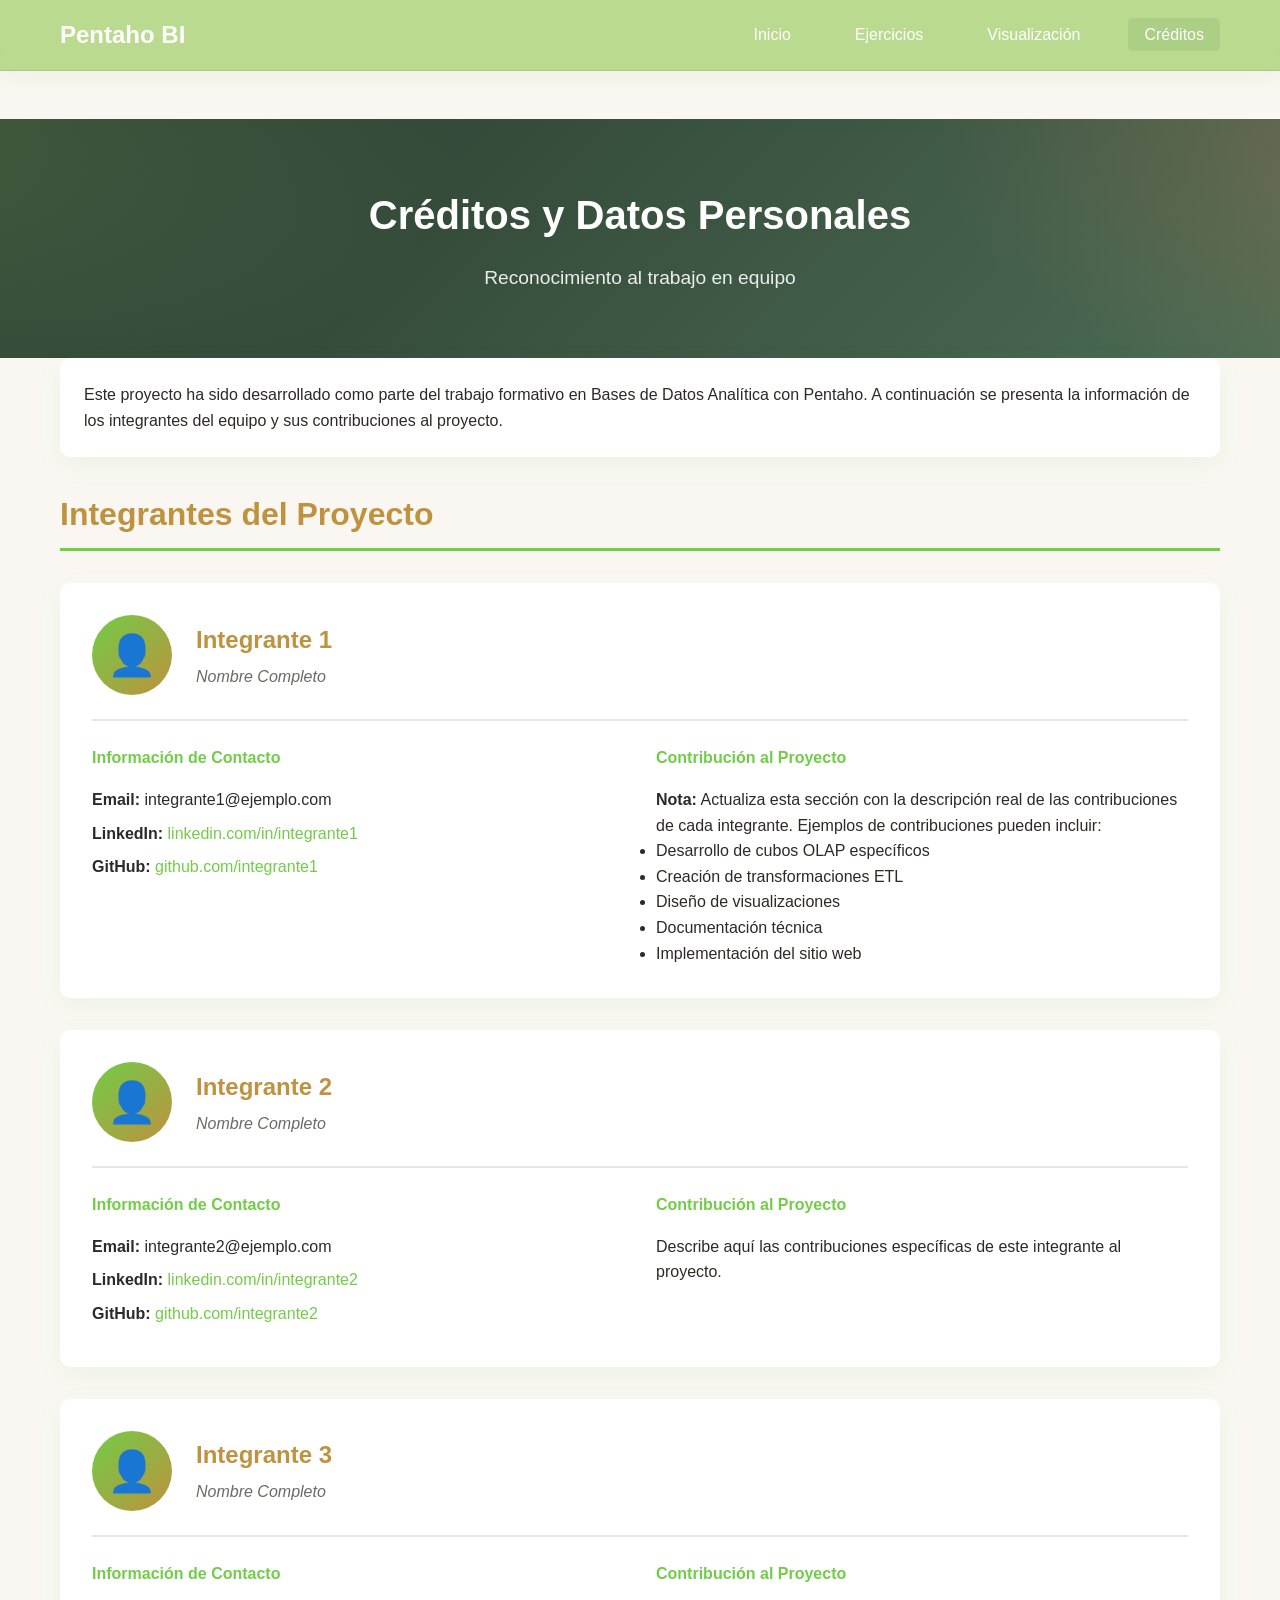
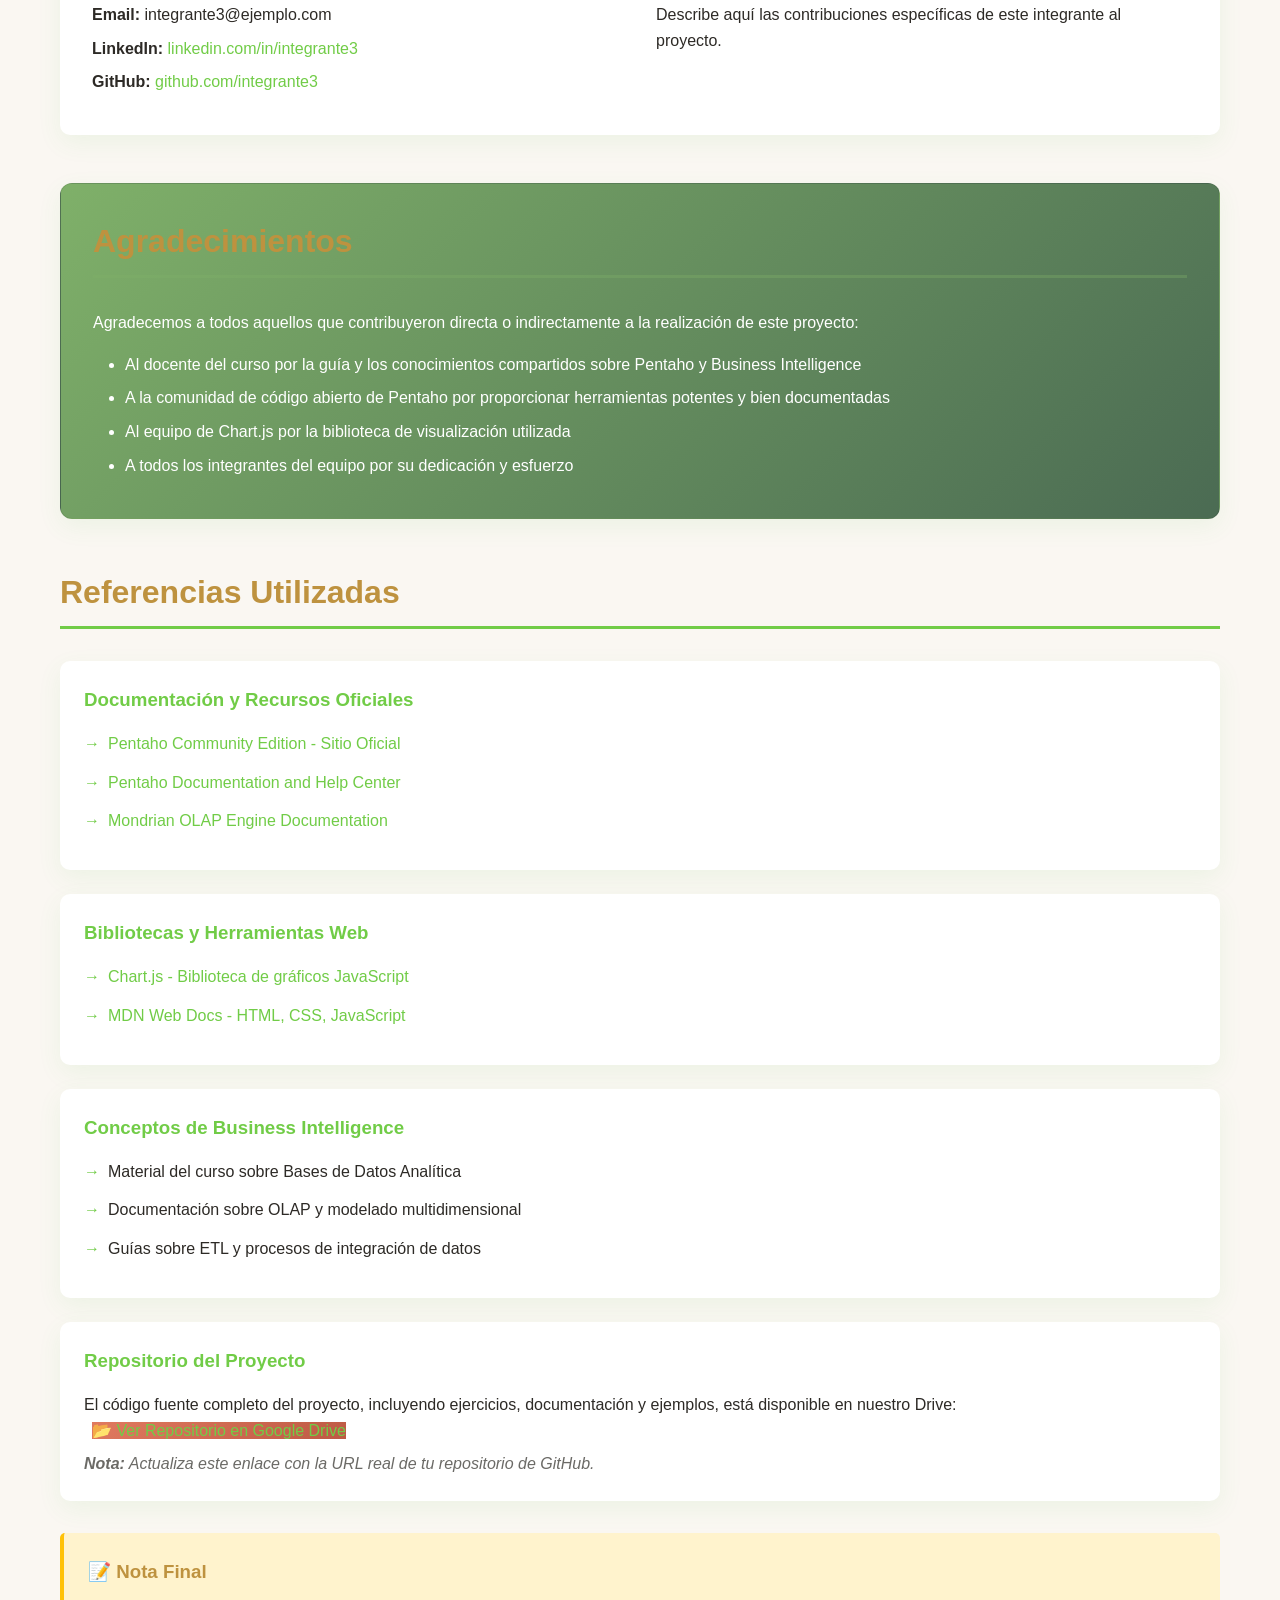
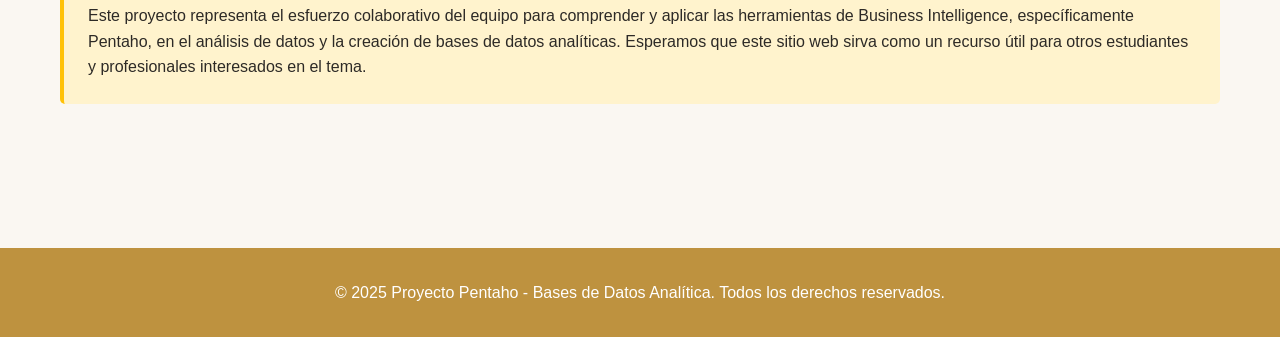
==== creditos.html @ 8a13ff69 "first commit" ====
<!DOCTYPE html>
<html lang="es">
<head>
    <meta charset="UTF-8">
    <meta name="viewport" content="width=device-width, initial-scale=1.0">
    <title>Créditos - Pentaho</title>
    <link rel="stylesheet" href="styles.css">
</head>
<body>
    <nav class="navbar">
        <div class="container">
            <h1 class="logo">Pentaho BI</h1>
            <ul class="nav-menu">
                <li><a href="index.html">Inicio</a></li>
                <li><a href="ejercicios.html">Ejercicios</a></li>
                <li><a href="visualizacion.html">Visualización</a></li>
                <li><a href="creditos.html" class="active">Créditos</a></li>
            </ul>
        </div>
    </nav>

    <main class="main-content">
        <section class="hero">
            <div class="container">
                <h1>Créditos y Datos Personales</h1>
                <p class="subtitle">Reconocimiento al trabajo en equipo</p>
            </div>
        </section>

        <section class="content-section">
            <div class="container">
                <div class="intro-text">
                    <p>
                        Este proyecto ha sido desarrollado como parte del trabajo formativo en Bases de Datos Analítica 
                        con Pentaho. A continuación se presenta la información de los integrantes del equipo y sus 
                        contribuciones al proyecto.
                    </p>
                </div>

                <div class="team-section">
                    <h2>Integrantes del Proyecto</h2>
                    
                    <div class="member-card">
                        <div class="member-header">
                            <div class="member-avatar">
                                <span>👤</span>
                            </div>
                            <div class="member-info">
                                <h3>Integrante 1</h3>
                                <p class="member-role">Nombre Completo</p>
                            </div>
                        </div>
                        <div class="member-content">
                            <div class="member-contact">
                                <h4>Información de Contacto</h4>
                                <ul>
                                    <li><strong>Email:</strong> integrante1@ejemplo.com</li>
                                    <li><strong>LinkedIn:</strong> <a href="#" target="_blank">linkedin.com/in/integrante1</a></li>
                                    <li><strong>GitHub:</strong> <a href="#" target="_blank">github.com/integrante1</a></li>
                                </ul>
                            </div>
                            <div class="member-contribution">
                                <h4>Contribución al Proyecto</h4>
                                <p>
                                    <strong>Nota:</strong> Actualiza esta sección con la descripción real de las contribuciones 
                                    de cada integrante. Ejemplos de contribuciones pueden incluir:
                                </p>
                                <ul>
                                    <li>Desarrollo de cubos OLAP específicos</li>
                                    <li>Creación de transformaciones ETL</li>
                                    <li>Diseño de visualizaciones</li>
                                    <li>Documentación técnica</li>
                                    <li>Implementación del sitio web</li>
                                </ul>
                            </div>
                        </div>
                    </div>

                    <div class="member-card">
                        <div class="member-header">
                            <div class="member-avatar">
                                <span>👤</span>
                            </div>
                            <div class="member-info">
                                <h3>Integrante 2</h3>
                                <p class="member-role">Nombre Completo</p>
                            </div>
                        </div>
                        <div class="member-content">
                            <div class="member-contact">
                                <h4>Información de Contacto</h4>
                                <ul>
                                    <li><strong>Email:</strong> integrante2@ejemplo.com</li>
                                    <li><strong>LinkedIn:</strong> <a href="#" target="_blank">linkedin.com/in/integrante2</a></li>
                                    <li><strong>GitHub:</strong> <a href="#" target="_blank">github.com/integrante2</a></li>
                                </ul>
                            </div>
                            <div class="member-contribution">
                                <h4>Contribución al Proyecto</h4>
                                <p>
                                    Describe aquí las contribuciones específicas de este integrante al proyecto.
                                </p>
                            </div>
                        </div>
                    </div>

                    <div class="member-card">
                        <div class="member-header">
                            <div class="member-avatar">
                                <span>👤</span>
                            </div>
                            <div class="member-info">
                                <h3>Integrante 3</h3>
                                <p class="member-role">Nombre Completo</p>
                            </div>
                        </div>
                        <div class="member-content">
                            <div class="member-contact">
                                <h4>Información de Contacto</h4>
                                <ul>
                                    <li><strong>Email:</strong> integrante3@ejemplo.com</li>
                                    <li><strong>LinkedIn:</strong> <a href="#" target="_blank">linkedin.com/in/integrante3</a></li>
                                    <li><strong>GitHub:</strong> <a href="#" target="_blank">github.com/integrante3</a></li>
                                </ul>
                            </div>
                            <div class="member-contribution">
                                <h4>Contribución al Proyecto</h4>
                                <p>
                                    Describe aquí las contribuciones específicas de este integrante al proyecto.
                                </p>
                            </div>
                        </div>
                    </div>

                    <!-- Agregar más integrantes según sea necesario -->
                </div>

                <div class="info-card highlight">
                    <h2>Agradecimientos</h2>
                    <p>
                        Agradecemos a todos aquellos que contribuyeron directa o indirectamente a la realización de este proyecto:
                    </p>
                    <ul>
                        <li>Al docente del curso por la guía y los conocimientos compartidos sobre Pentaho y Business Intelligence</li>
                        <li>A la comunidad de código abierto de Pentaho por proporcionar herramientas potentes y bien documentadas</li>
                        <li>Al equipo de Chart.js por la biblioteca de visualización utilizada</li>
                        <li>A todos los integrantes del equipo por su dedicación y esfuerzo</li>
                    </ul>
                </div>

                <div class="references-section">
                    <h2>Referencias Utilizadas</h2>
                    
                    <div class="reference-card">
                        <h3>Documentación y Recursos Oficiales</h3>
                        <ul>
                            <li>
                                <a href="https://pentaho.sourceforge.io/" target="_blank">
                                    Pentaho Community Edition - Sitio Oficial
                                </a>
                            </li>
                            <li>
                                <a href="https://help.pentaho.com/" target="_blank">
                                    Pentaho Documentation and Help Center
                                </a>
                            </li>
                            <li>
                                <a href="https://mondrian.pentaho.com/" target="_blank">
                                    Mondrian OLAP Engine Documentation
                                </a>
                            </li>
                        </ul>
                    </div>

                    <div class="reference-card">
                        <h3>Bibliotecas y Herramientas Web</h3>
                        <ul>
                            <li>
                                <a href="https://www.chartjs.org/" target="_blank">
                                    Chart.js - Biblioteca de gráficos JavaScript
                                </a>
                            </li>
                            <li>
                                <a href="https://developer.mozilla.org/es/docs/Web/HTML" target="_blank">
                                    MDN Web Docs - HTML, CSS, JavaScript
                                </a>
                            </li>
                        </ul>
                    </div>

                    <div class="reference-card">
                        <h3>Conceptos de Business Intelligence</h3>
                        <ul>
                            <li>Material del curso sobre Bases de Datos Analítica</li>
                            <li>Documentación sobre OLAP y modelado multidimensional</li>
                            <li>Guías sobre ETL y procesos de integración de datos</li>
                        </ul>
                    </div>

                    <div class="reference-card">
                        <h3>Repositorio del Proyecto</h3>
                        <p>
                            El código fuente completo del proyecto, incluyendo ejercicios, documentación y ejemplos, 
                            está disponible en nuestro Drive:
                        </p>
                        <a href="#" class="drive-btn large" target="_blank">
                            <span>📂 Ver Repositorio en Google Drive</span>
                        </a>
                        <p class="github-note">
                            <strong>Nota:</strong> Actualiza este enlace con la URL real de tu repositorio de GitHub.
                        </p>
                    </div>
                </div>

                <div class="info-box">
                    <h3>📝 Nota Final</h3>
                    <p>
                        Este proyecto representa el esfuerzo colaborativo del equipo para comprender y aplicar las 
                        herramientas de Business Intelligence, específicamente Pentaho, en el análisis de datos y la 
                        creación de bases de datos analíticas. Esperamos que este sitio web sirva como un recurso útil 
                        para otros estudiantes y profesionales interesados en el tema.
                    </p>
                </div>
            </div>
        </section>
    </main>

    <footer class="footer">
        <div class="container">
            <p>&copy; 2025 Proyecto Pentaho - Bases de Datos Analítica. Todos los derechos reservados.</p>
        </div>
    </footer>

    <script src="script.js"></script>
</body>
</html>
---- styles.css ----
/* Reset y Variables */
* {
    margin: 0;
    padding: 0;
    box-sizing: border-box;
}

:root {
    /* Paleta natural/terrosa */
    --primary-color: #be923f; /* verde profundo */
    --secondary-color: #71cc47; /* salvia */
    --accent-color: #e07a5f; /* terracota */
    --success-color: #6a994e; /* verde bosque */
    --text-color: #2d2a26; /* café oscuro */
    --text-light: #6b6a66; /* gris cálido */
    --bg-color: #faf7f2; /* marfil cálido */
    --white: #ffffff;
    --border-color: rgba(42, 59, 46, 0.12);
    --shadow: 0 8px 24px rgba(73, 189, 73, 0.08);
    --shadow-hover: 0 12px 28px rgba(20, 30, 20, 0.12);
    --transition: all 0.3s ease;
}

/* Estilos Generales */
body {
    font-family: 'Segoe UI', Tahoma, Geneva, Verdana, sans-serif;
    line-height: 1.6;
    color: var(--text-color);
    background-color: var(--bg-color);
    /* Fondo orgánico con gradientes radiales sutiles */
    background-image:
        radial-gradient(1200px 500px at -10% -20%, rgba(101, 224, 43, 0.1), transparent 60%),
        radial-gradient(900px 400px at 110% -10%, rgba(224, 122, 95, 0.08), transparent 60%),
        radial-gradient(1000px 500px at 50% 120%, rgba(42, 59, 46, 0.06), transparent 60%);
}

.container {
   
    max-width: 1200px;
    margin: 0 auto;
    padding: 0 20px;
}

/* Navegación */
.navbar {
    background-color: rgba(171, 211, 119, 0.8);
    -webkit-backdrop-filter: saturate(120%) blur(10px);
    backdrop-filter: saturate(120%) blur(10px);
    color: var(--white);
    padding: 1rem 0;
    box-shadow: var(--shadow);
    position: sticky;
    top: 0;
    z-index: 1000;
    border-bottom: 1px solid var(--border-color);
}

.navbar .container {
    display: flex;
    justify-content: space-between;
    align-items: center;
}

.logo {
    font-size: 1.5rem;
    font-weight: bold;
    color: var(--white);
}

.nav-menu {
    display: flex;
    list-style: none;
    gap: 2rem;
}

.nav-menu a {
    color: var(--white);
    text-decoration: none;
    padding: 0.5rem 1rem;
    border-radius: 5px;
    transition: var(--transition);
}

.nav-menu a:hover,
.nav-menu a.active {
    background-color: rgba(127, 176, 105, 0.25);
}

/* Hero Section */
.hero {
    background:
        radial-gradient(1200px 600px at -20% 0%, rgba(127, 176, 105, 0.35), transparent 60%),
        radial-gradient(1000px 500px at 120% 10%, rgba(224, 122, 95, 0.30), transparent 60%),
        linear-gradient(135deg, #2a3b2e 0%, #4b6b53 100%);
    color: var(--white);
    padding: 4rem 0;
    text-align: center;
}

.hero h1 {
    font-size: 2.5rem;
    margin-bottom: 1rem;
}

.subtitle {
    font-size: 1.2rem;
    opacity: 0.9;
}

/* Contenido Principal */
.main-content {
    min-height: calc(100vh - 200px);
    padding: 3rem 0;
}

.content-section {
    margin-bottom: 3rem;
}

.content-section h2 {
    color: var(--primary-color);
    margin-bottom: 2rem;
    font-size: 2rem;
    border-bottom: 3px solid rgba(127, 176, 105, 0.35);
    padding-bottom: 0.5rem;
}

/* Tarjetas de Información */
.info-card {
    background: var(--white);
    border-radius: 12px;
    padding: 2rem;
    margin-bottom: 2rem;
    box-shadow: var(--shadow);
    transition: var(--transition);
    border: 1px solid var(--border-color);
}

.info-card:hover {
    box-shadow: var(--shadow-hover);
    transform: translateY(-2px);
}

.info-card h3 {
    color: var(--secondary-color);
    margin-bottom: 1rem;
    font-size: 1.5rem;
}

.info-card h4 {
    color: var(--primary-color);
    margin-top: 1.5rem;
    margin-bottom: 0.5rem;
    font-size: 1.2rem;
}

.info-card ul,
.info-card ol {
    margin-left: 2rem;
    margin-top: 1rem;
}

.info-card li {
    margin-bottom: 0.5rem;
}

.info-card.highlight {
    background: linear-gradient(135deg, #7fb069 0%, #4b6b53 100%);
    color: var(--white);
}

.info-card.highlight h3,
.info-card.highlight h4 {
    color: var(--white);
}

/* Tarjetas de Ejercicios */
.exercise-card {
    background: var(--white);
    border-radius: 12px;
    padding: 2rem;
    margin-bottom: 2rem;
    box-shadow: var(--shadow);
    transition: var(--transition);
    border: 1px solid var(--border-color);
}

.exercise-card:hover {
    box-shadow: var(--shadow-hover);
}

.exercise-header {
    display: flex;
    justify-content: space-between;
    align-items: center;
    margin-bottom: 1.5rem;
    padding-bottom: 1rem;
    border-bottom: 2px solid var(--border-color);
}

.exercise-header h2 {
    color: var(--primary-color);
    font-size: 1.5rem;
    margin: 0;
    border: none;
    padding: 0;
}

.badge {
    background-color: var(--secondary-color);
    color: var(--white);
    padding: 0.3rem 1rem;
    border-radius: 999px;
    font-size: 0.85rem;
    font-weight: bold;
}

.exercise-content h3 {
    color: var(--secondary-color);
    margin-top: 1.5rem;
    margin-bottom: 0.5rem;
}

/* Botones GitHub */
.github-btn {
    display: inline-block;
    background: linear-gradient(135deg, #2a3b2e, #4b6b53);
    color: var(--white);
    padding: 0.8rem 1.5rem;
    border-radius: 8px;
    text-decoration: none;
    transition: var(--transition);
    margin-top: 1rem;
    font-weight: bold;
    border: 1px solid rgba(255,255,255,0.08);
}

.github-btn:hover {
    background: linear-gradient(135deg, #4b6b53, #7fb069);
    transform: translateY(-2px);
    box-shadow: var(--shadow);
}

.github-btn.large {
    padding: 1rem 2rem;
    font-size: 1.1rem;
}

.github-note {
    margin-top: 0.5rem;
    font-style: italic;
    color: var(--text-light);
}

/* Botón Drive */
.drive-btn {
    background: linear-gradient(135deg, #e07a5f, #be5a44);
    margin-left: 0.5rem;
}

.drive-btn:hover {
    background: linear-gradient(135deg, #be5a44, #e07a5f);
}

/* Sección de Gráficos */
.chart-section {
    background: var(--white);
    border-radius: 12px;
    padding: 2rem;
    margin-bottom: 3rem;
    box-shadow: var(--shadow);
    border: 1px solid var(--border-color);
}

.chart-header {
    margin-bottom: 1.5rem;
}

.chart-header h2 {
    color: var(--primary-color);
    margin-bottom: 0.5rem;
    border: none;
    padding: 0;
    font-size: 1.5rem;
}

.chart-description {
    color: var(--text-light);
    font-style: italic;
}

.chart-container {
    position: relative;
    height: 400px;
    margin: 2rem 0;
    padding: 1rem;
}

.code-explanation {
    margin-top: 2rem;
    padding-top: 2rem;
    border-top: 2px solid var(--border-color);
}

.code-explanation h3 {
    color: var(--primary-color);
    margin-bottom: 1rem;
}

.code-block {
    margin-top: 1rem;
}

.code-block summary {
    cursor: pointer;
    padding: 0.5rem;
    background-color: var(--bg-color);
    border-radius: 5px;
    font-weight: bold;
    color: var(--secondary-color);
}

.code-block pre {
    background-color: #2d2d2d;
    color: #f8f8f2;
    padding: 1rem;
    border-radius: 5px;
    overflow-x: auto;
    margin-top: 0.5rem;
}

.code-block code {
    font-family: 'Courier New', monospace;
    font-size: 0.9rem;
    line-height: 1.5;
}

/* Sección de Créditos */
.intro-text {
    background: var(--white);
    padding: 1.5rem;
    border-radius: 10px;
    margin-bottom: 2rem;
    box-shadow: var(--shadow);
}

.team-section {
    margin-bottom: 3rem;
}

.team-section h2 {
    color: var(--primary-color);
    margin-bottom: 2rem;
    font-size: 2rem;
    border-bottom: 3px solid var(--secondary-color);
    padding-bottom: 0.5rem;
}

.member-card {
    background: var(--white);
    border-radius: 10px;
    padding: 2rem;
    margin-bottom: 2rem;
    box-shadow: var(--shadow);
    transition: var(--transition);
}

.member-card:hover {
    box-shadow: var(--shadow-hover);
}

.member-header {
    display: flex;
    align-items: center;
    gap: 1.5rem;
    margin-bottom: 1.5rem;
    padding-bottom: 1.5rem;
    border-bottom: 2px solid var(--border-color);
}

.member-avatar {
    width: 80px;
    height: 80px;
    border-radius: 50%;
    background: linear-gradient(135deg, var(--secondary-color), var(--primary-color));
    display: flex;
    align-items: center;
    justify-content: center;
    font-size: 2.5rem;
}

.member-info h3 {
    color: var(--primary-color);
    margin-bottom: 0.3rem;
    font-size: 1.5rem;
}

.member-role {
    color: var(--text-light);
    font-style: italic;
}

.member-content {
    display: grid;
    grid-template-columns: 1fr 1fr;
    gap: 2rem;
}

.member-contact h4,
.member-contribution h4 {
    color: var(--secondary-color);
    margin-bottom: 1rem;
}

.member-contact ul {
    list-style: none;
    margin-left: 0;
}

.member-contact li {
    margin-bottom: 0.5rem;
}

.member-contact a {
    color: var(--secondary-color);
    text-decoration: none;
}

.member-contact a:hover {
    text-decoration: underline;
}

/* Referencias */
.references-section {
    margin-top: 3rem;
}

.references-section h2 {
    color: var(--primary-color);
    margin-bottom: 2rem;
    font-size: 2rem;
    border-bottom: 3px solid var(--secondary-color);
    padding-bottom: 0.5rem;
}

.reference-card {
    background: var(--white);
    border-radius: 10px;
    padding: 1.5rem;
    margin-bottom: 1.5rem;
    box-shadow: var(--shadow);
}

.reference-card h3 {
    color: var(--secondary-color);
    margin-bottom: 1rem;
}

.reference-card ul {
    list-style: none;
    margin-left: 0;
}

.reference-card li {
    margin-bottom: 0.8rem;
    padding-left: 1.5rem;
    position: relative;
}

.reference-card li:before {
    content: "→";
    position: absolute;
    left: 0;
    color: var(--secondary-color);
}

.reference-card a {
    color: var(--secondary-color);
    text-decoration: none;
}

.reference-card a:hover {
    text-decoration: underline;
}

.info-box {
    background: #fff3cd;
    border-left: 4px solid #ffc107;
    padding: 1.5rem;
    border-radius: 5px;
    margin: 2rem 0;
}

.info-box h3 {
    color: var(--primary-color);
    margin-bottom: 1rem;
}

.info-box ol,
.info-box ul {
    margin-left: 2rem;
    margin-top: 0.5rem;
}

/* Footer */
.footer {
    background-color: var(--primary-color);
    color: var(--white);
    text-align: center;
    padding: 2rem 0;
    margin-top: 3rem;
}

/* Responsive Design */
@media (max-width: 768px) {
    .nav-menu {
        flex-direction: column;
        gap: 0.5rem;
    }

    .hero h1 {
        font-size: 1.8rem;
    }

    .subtitle {
        font-size: 1rem;
    }

    .member-content {
        grid-template-columns: 1fr;
    }

    .chart-container {
        height: 300px;
    }

    .exercise-header {
        flex-direction: column;
        align-items: flex-start;
        gap: 1rem;
    }
}

@media (max-width: 480px) {
    .container {
        padding: 0 15px;
    }

    .hero {
        padding: 2rem 0;
    }

    .hero h1 {
        font-size: 1.5rem;
    }

    .content-section h2 {
        font-size: 1.5rem;
    }

    .info-card,
    .exercise-card,
    .chart-section {
        padding: 1.5rem;
    }

    .chart-container {
        height: 250px;
    }
}
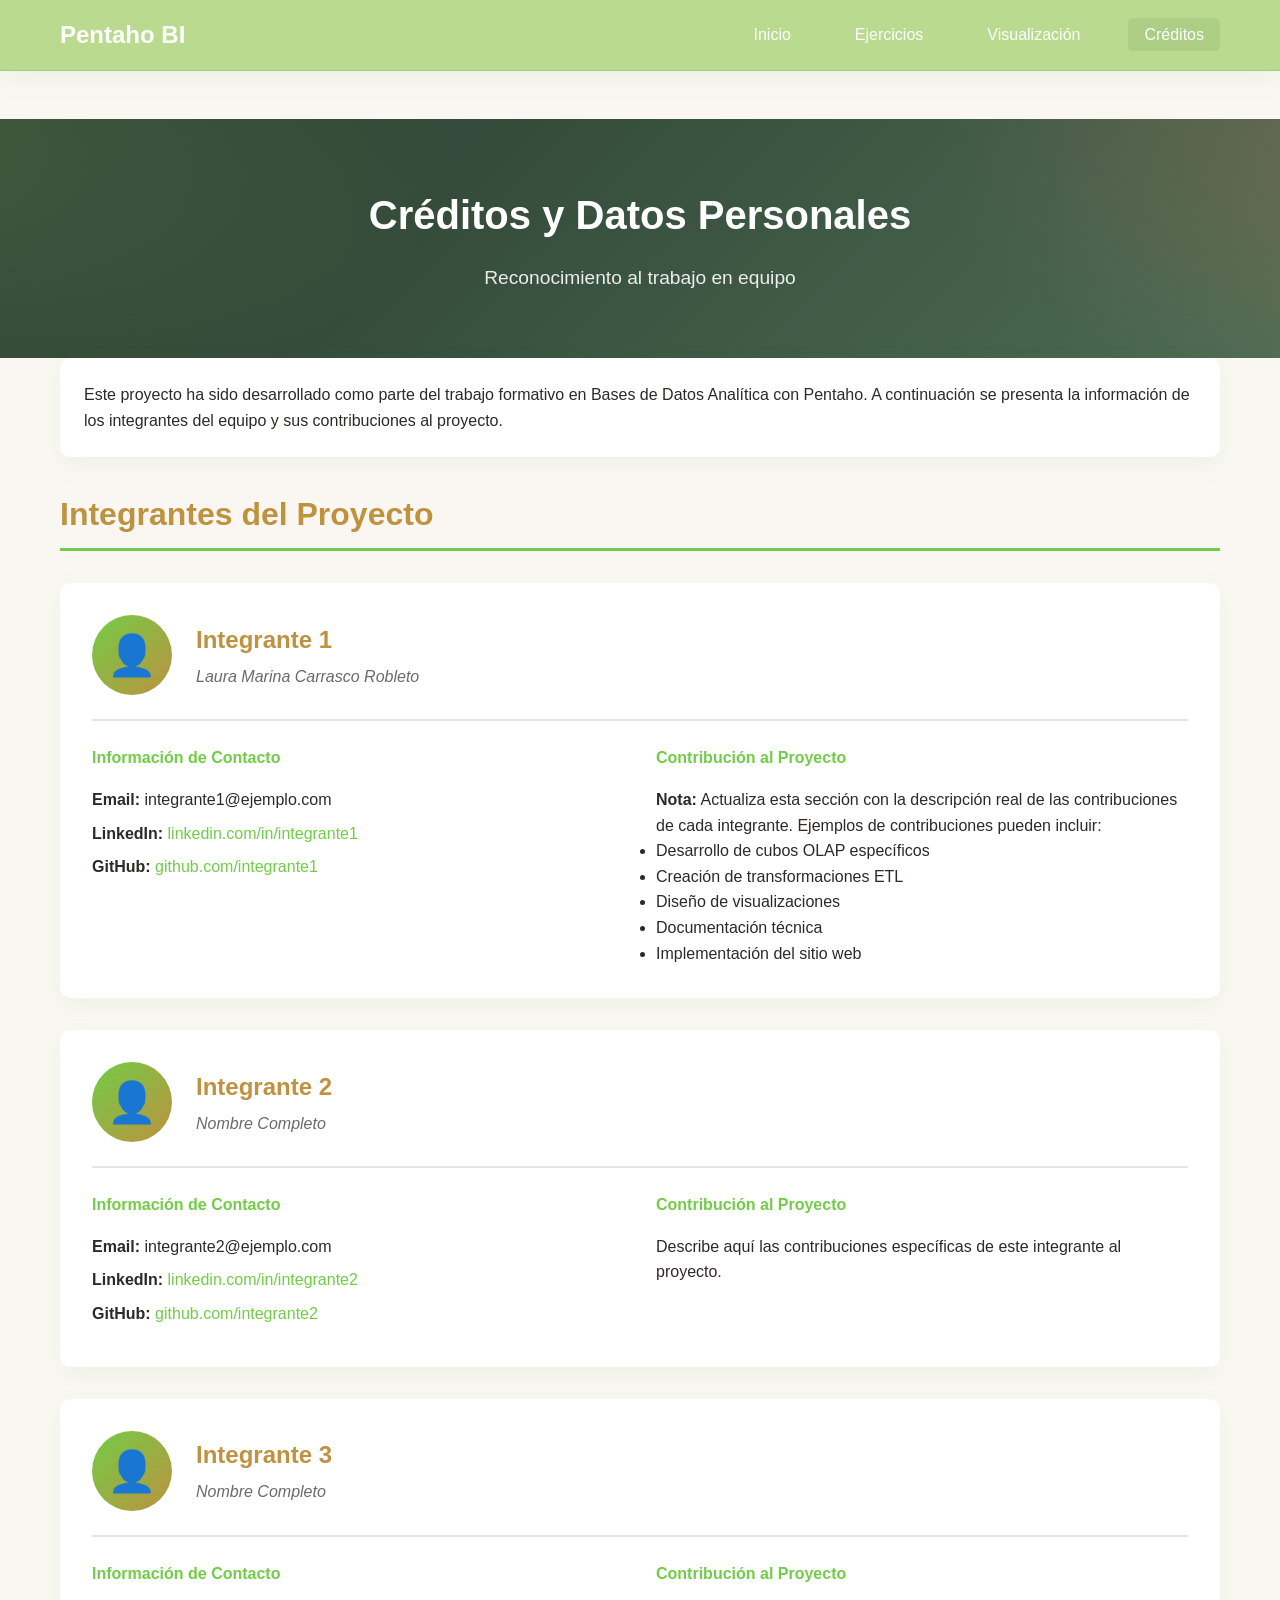
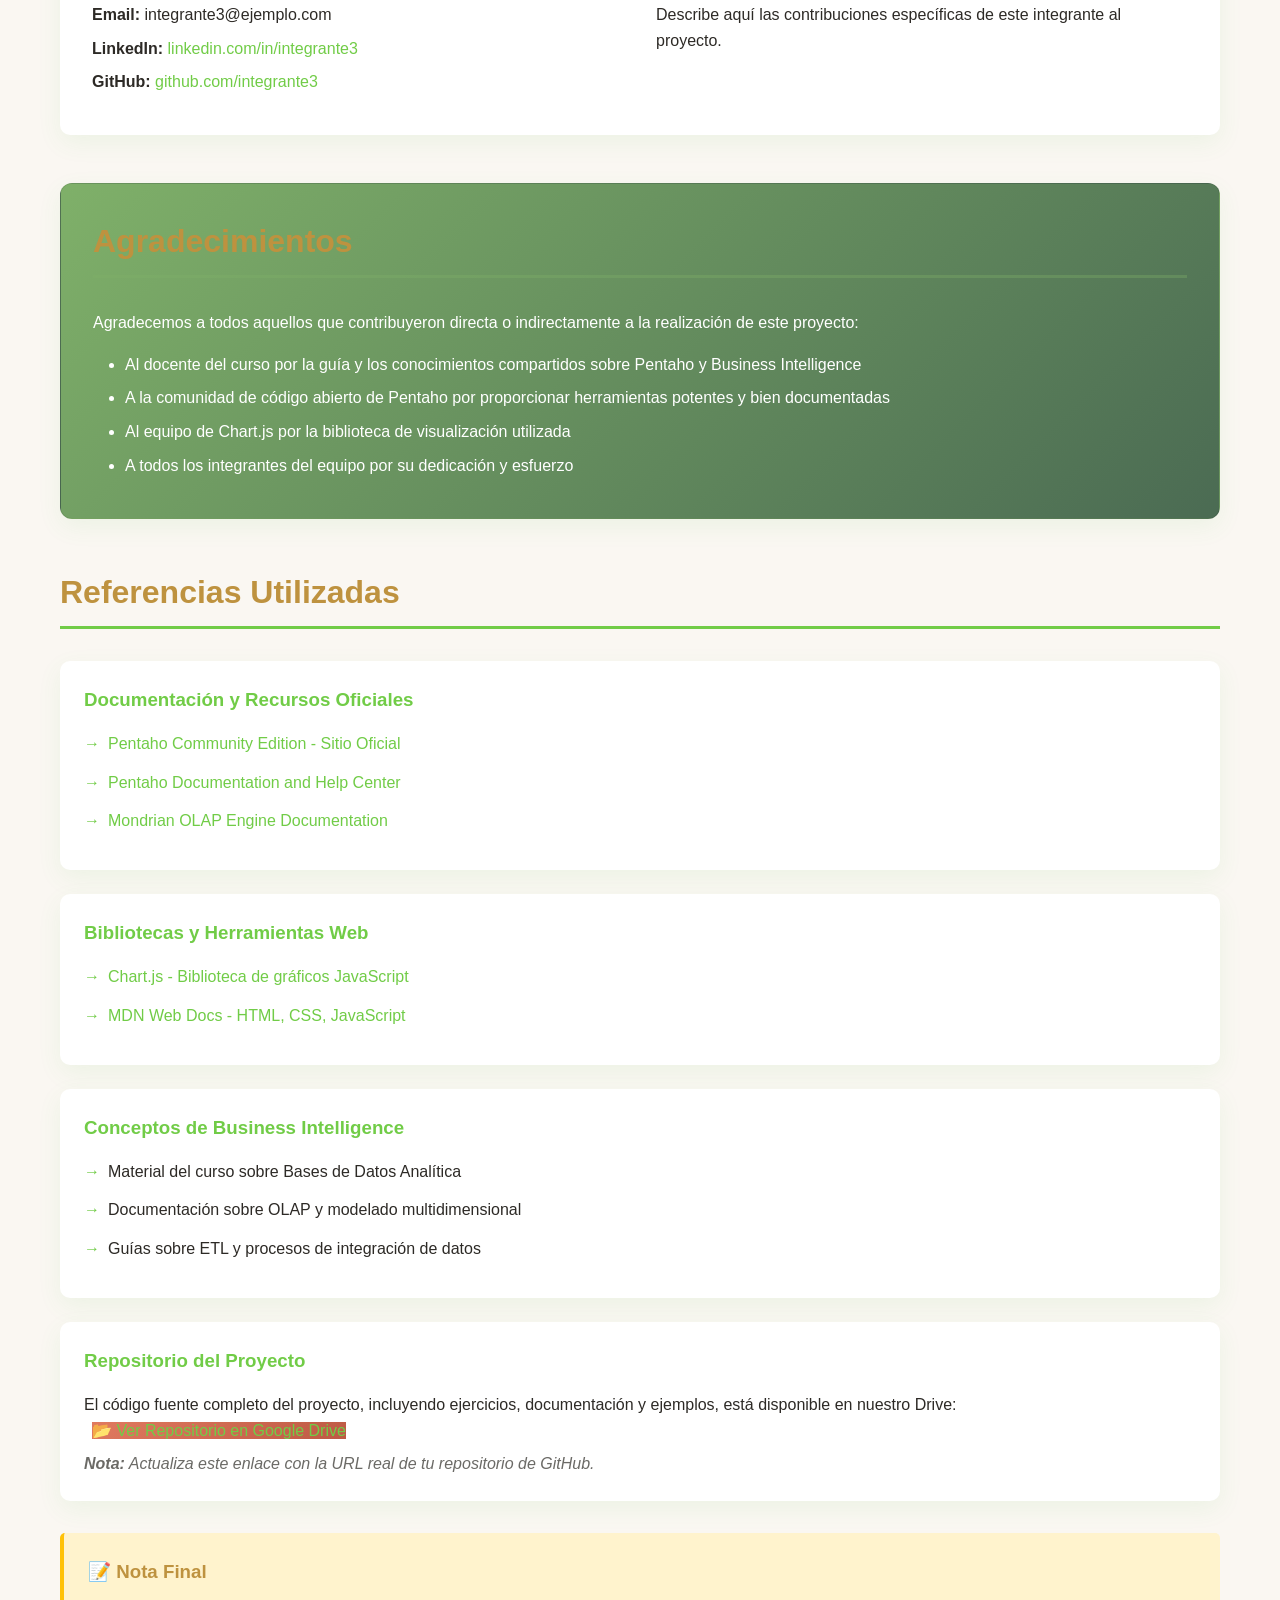
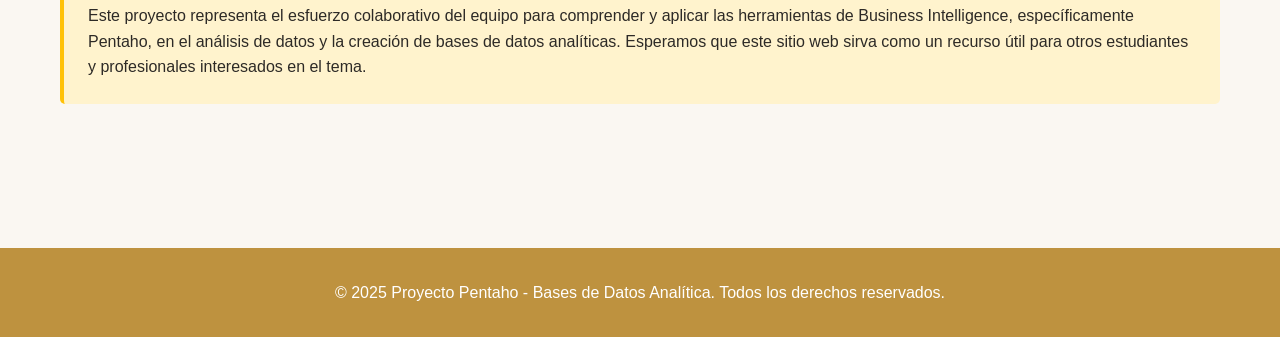
==== commit 88a93949: "cambios" ====
--- a/creditos.html
+++ b/creditos.html
@@ -47,7 +47,7 @@
                             </div>
                             <div class="member-info">
                                 <h3>Integrante 1</h3>
-                                <p class="member-role">Nombre Completo</p>
+                                <p class="member-role">Laura Marina Carrasco Robleto</p>
                             </div>
                         </div>
                         <div class="member-content">
--- a/styles.css
+++ b/styles.css
@@ -61,6 +61,24 @@
     align-items: center;
 }
 
+/* Botón hamburguesa (oculto en escritorio, visible en móvil) */
+.nav-toggle {
+    display: none;
+    background: transparent;
+    border: none;
+    cursor: pointer;
+    padding: 8px;
+    margin-left: 8px;
+}
+.nav-toggle .bar {
+    display: block;
+    width: 24px;
+    height: 2px;
+    background: var(--white);
+    margin: 4px 0;
+    transition: transform 0.2s ease, opacity 0.2s ease;
+}
+
 .logo {
     font-size: 1.5rem;
     font-weight: bold;
@@ -513,9 +531,42 @@
 
 /* Responsive Design */
 @media (max-width: 768px) {
+    /* Mostrar botón hamburguesa y ocultar menú por defecto en móviles */
+    .nav-toggle {
+        display: block;
+    }
+
     .nav-menu {
+        display: none;
+        position: absolute;
+        top: 64px; /* debajo de la navbar */
+        right: 20px;
+        background: rgba(255,255,255,0.98);
+        color: var(--text-color);
         flex-direction: column;
-        gap: 0.5rem;
+        gap: 0.75rem;
+        padding: 0.75rem 1rem;
+        border-radius: 8px;
+        box-shadow: 0 8px 20px rgba(0,0,0,0.08);
+        border: 1px solid var(--border-color);
+        z-index: 1100;
+    }
+
+    .nav-menu.open {
+        display: flex;
+    }
+
+    .nav-menu a {
+        color: var(--text-color);
+        padding: 0.5rem 0.75rem;
+        display: block;
+        background: transparent;
+        border-radius: 6px;
+    }
+
+    .nav-menu a.active,
+    .nav-menu a:hover {
+        background: rgba(127, 176, 105, 0.08);
     }
 
     .hero h1 {
@@ -565,7 +616,19 @@
     }
 
     .chart-container {
-        height: 250px;
-    }
-}
-
+        height: auto;
+        aspect-ratio: 16/9;
+    }
+}
+
+/* Make images and media fluid */
+img, video, iframe {
+    max-width: 100%;
+    height: auto;
+}
+
+/* Ensure chart container is responsive on wide screens too (fallback) */
+.chart-container {
+    max-width: 100%;
+}
+
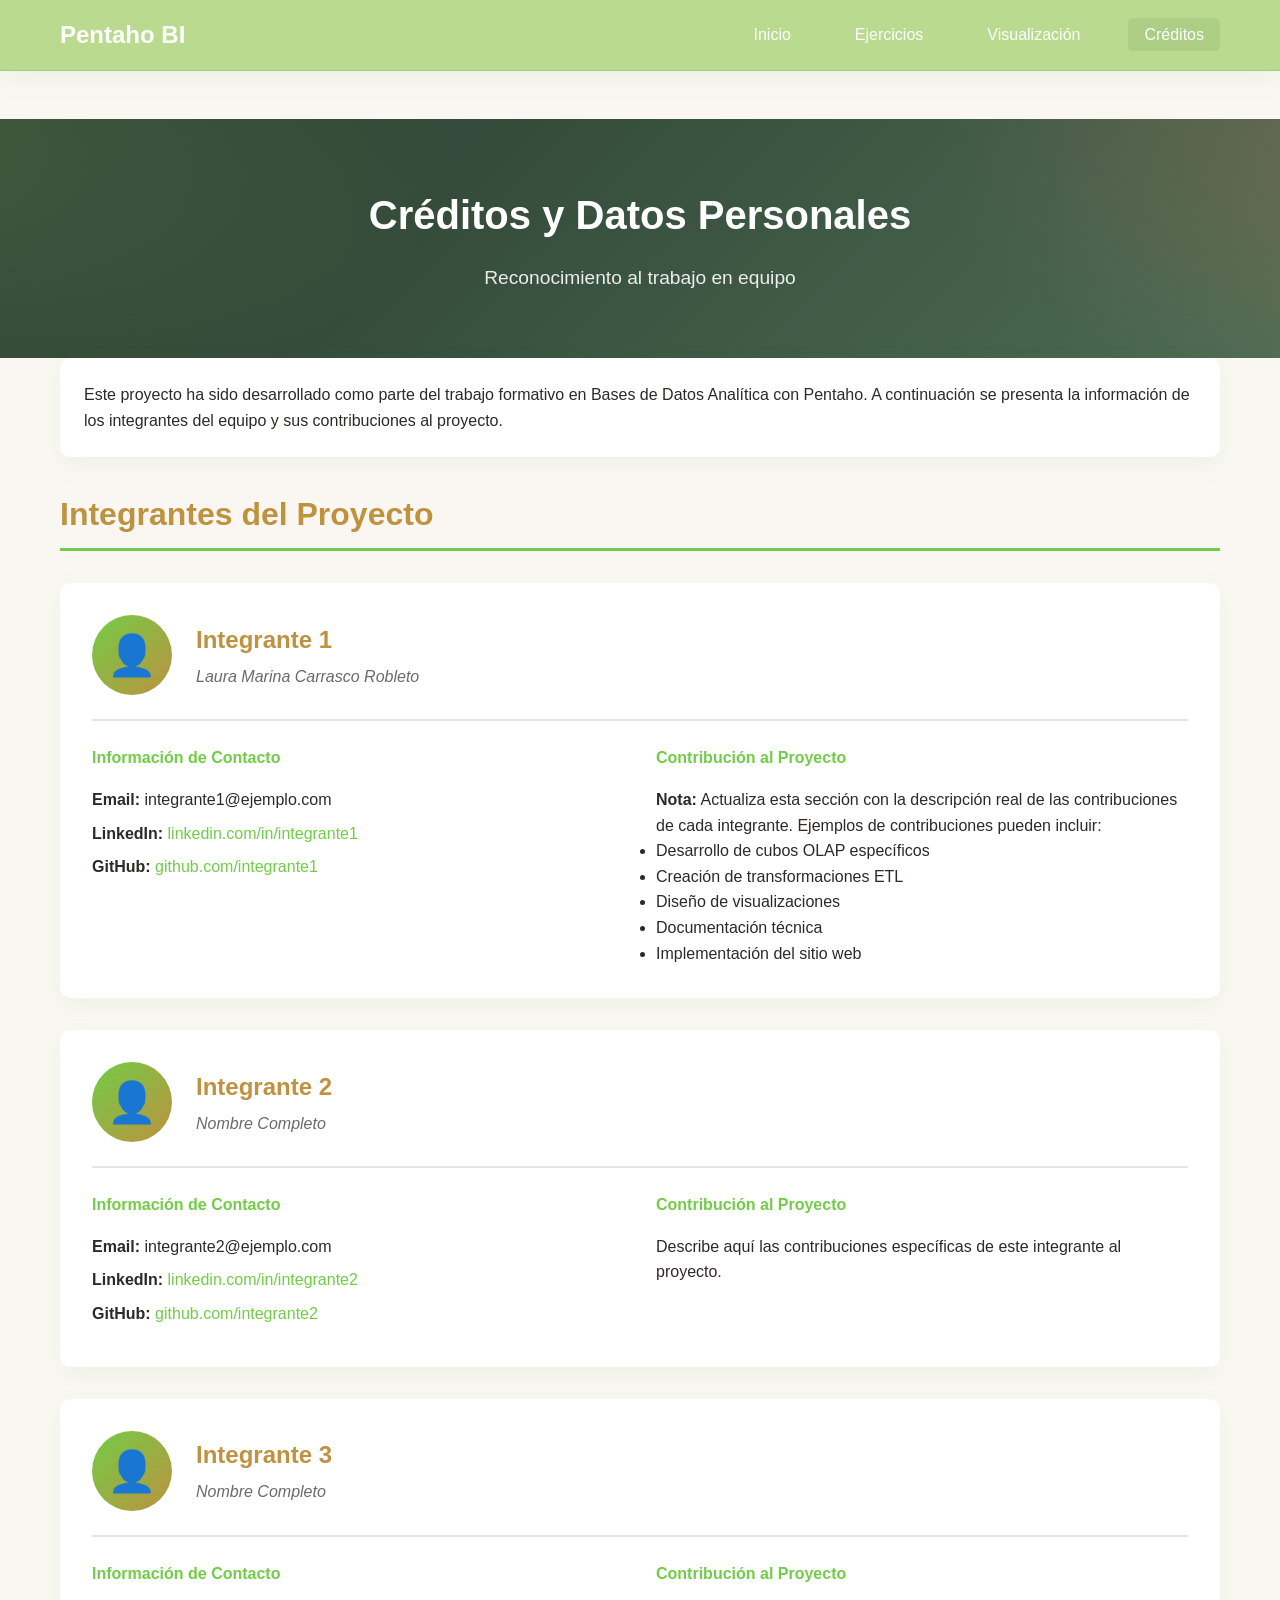
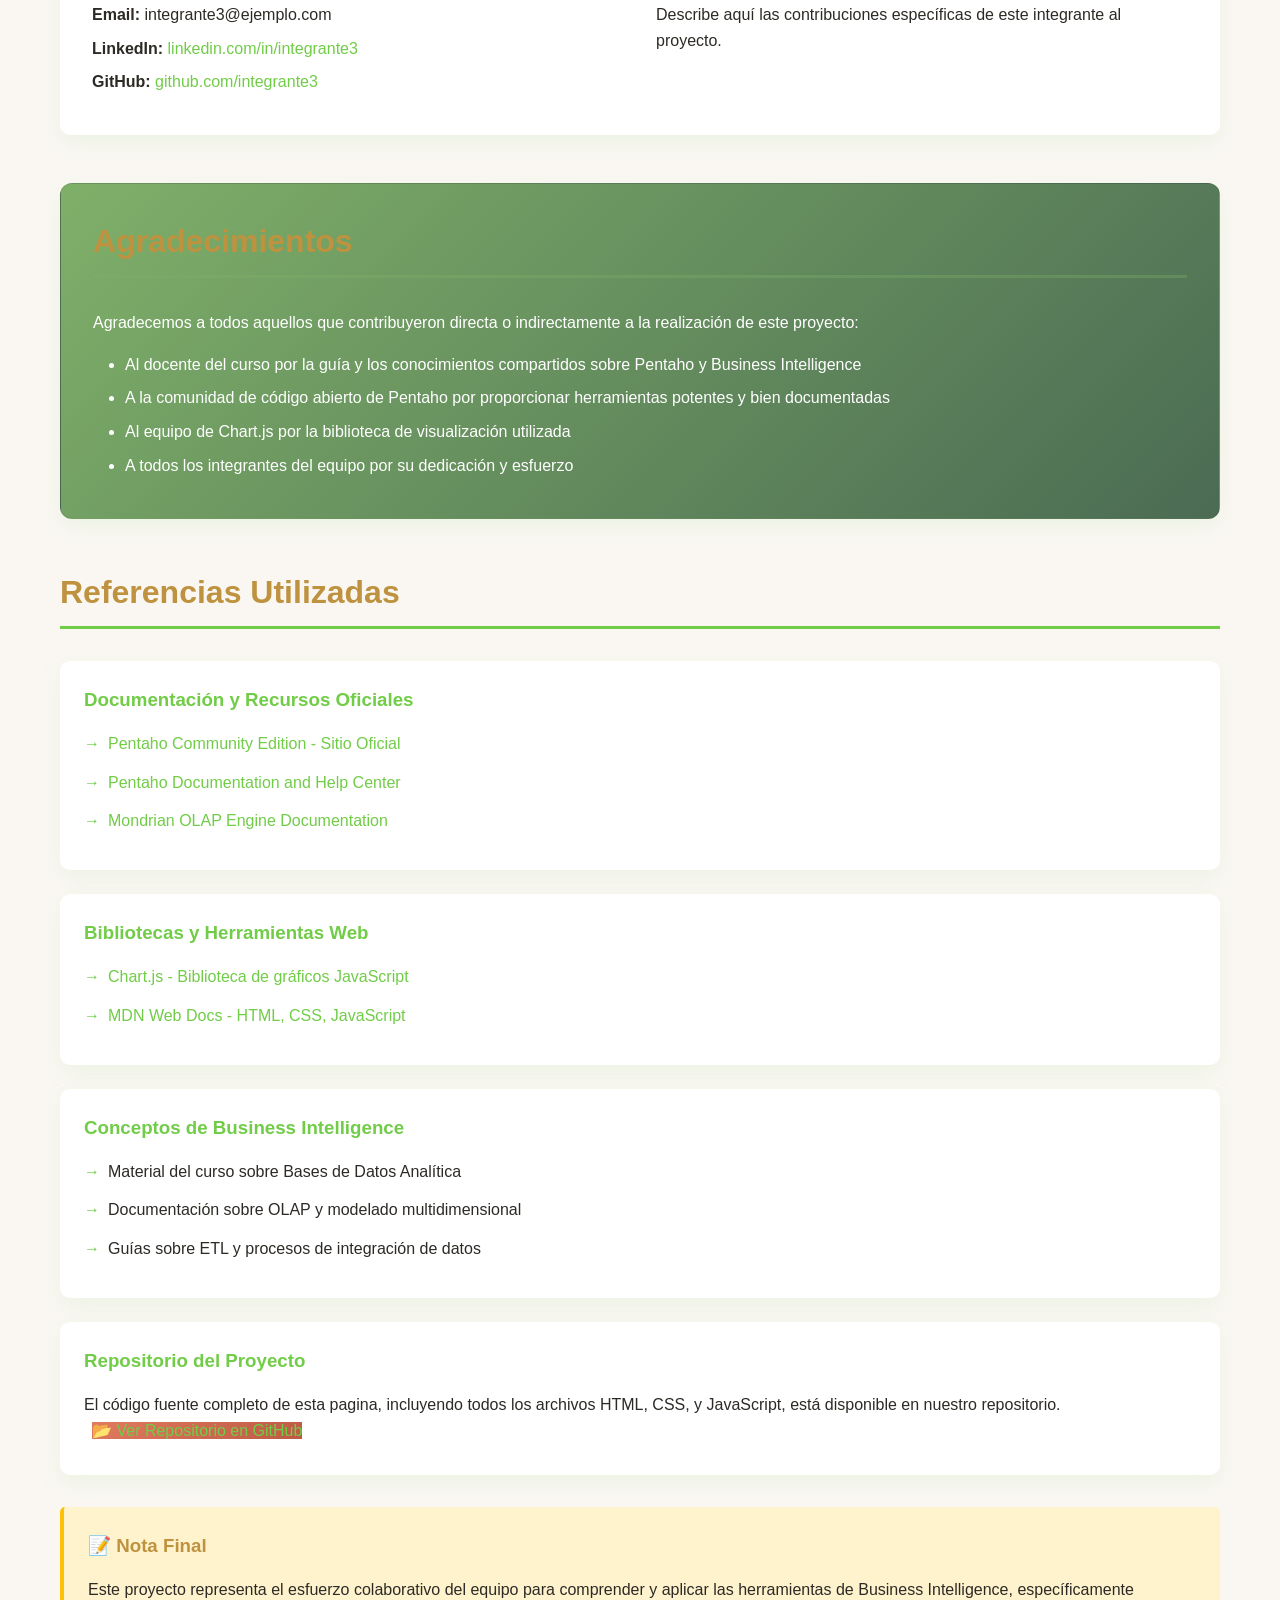
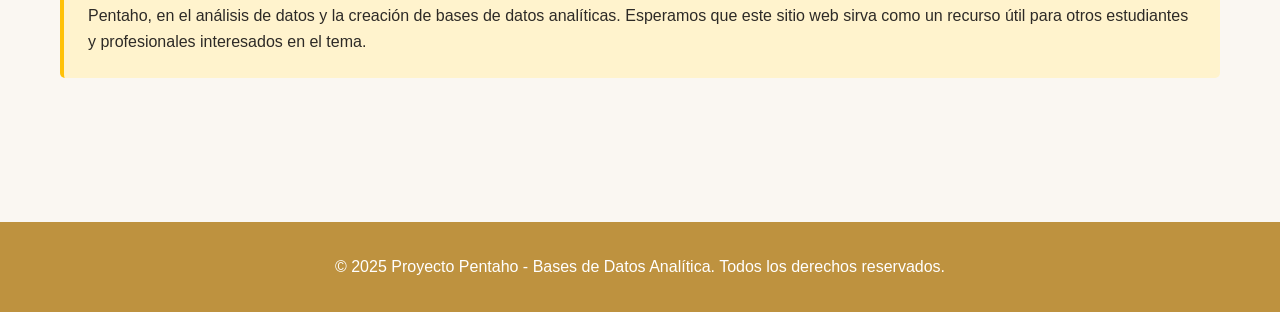
==== commit fc40f6f7: "Cambios" ====
--- a/creditos.html
+++ b/creditos.html
@@ -10,7 +10,12 @@
     <nav class="navbar">
         <div class="container">
             <h1 class="logo">Pentaho BI</h1>
-            <ul class="nav-menu">
+            <button class="nav-toggle" aria-label="Abrir menú" aria-controls="main-nav" aria-expanded="false">
+                <span class="bar"></span>
+                <span class="bar"></span>
+                <span class="bar"></span>
+            </button>
+            <ul id="main-nav" class="nav-menu">
                 <li><a href="index.html">Inicio</a></li>
                 <li><a href="ejercicios.html">Ejercicios</a></li>
                 <li><a href="visualizacion.html">Visualización</a></li>
@@ -200,14 +205,14 @@
                     <div class="reference-card">
                         <h3>Repositorio del Proyecto</h3>
                         <p>
-                            El código fuente completo del proyecto, incluyendo ejercicios, documentación y ejemplos, 
-                            está disponible en nuestro Drive:
+                            El código fuente completo de esta pagina, incluyendo todos los archivos HTML, CSS, y JavaScript,
+                            está disponible en nuestro repositorio.
                         </p>
-                        <a href="#" class="drive-btn large" target="_blank">
-                            <span>📂 Ver Repositorio en Google Drive</span>
+                        <a href="https://github.com/LSJC-nose/sitioWeb_jonathan" class="drive-btn large" target="_blank">
+                            <span>📂 Ver Repositorio en GitHub</span>
                         </a>
                         <p class="github-note">
-                            <strong>Nota:</strong> Actualiza este enlace con la URL real de tu repositorio de GitHub.
+                            <strong></strong>
                         </p>
                     </div>
                 </div>
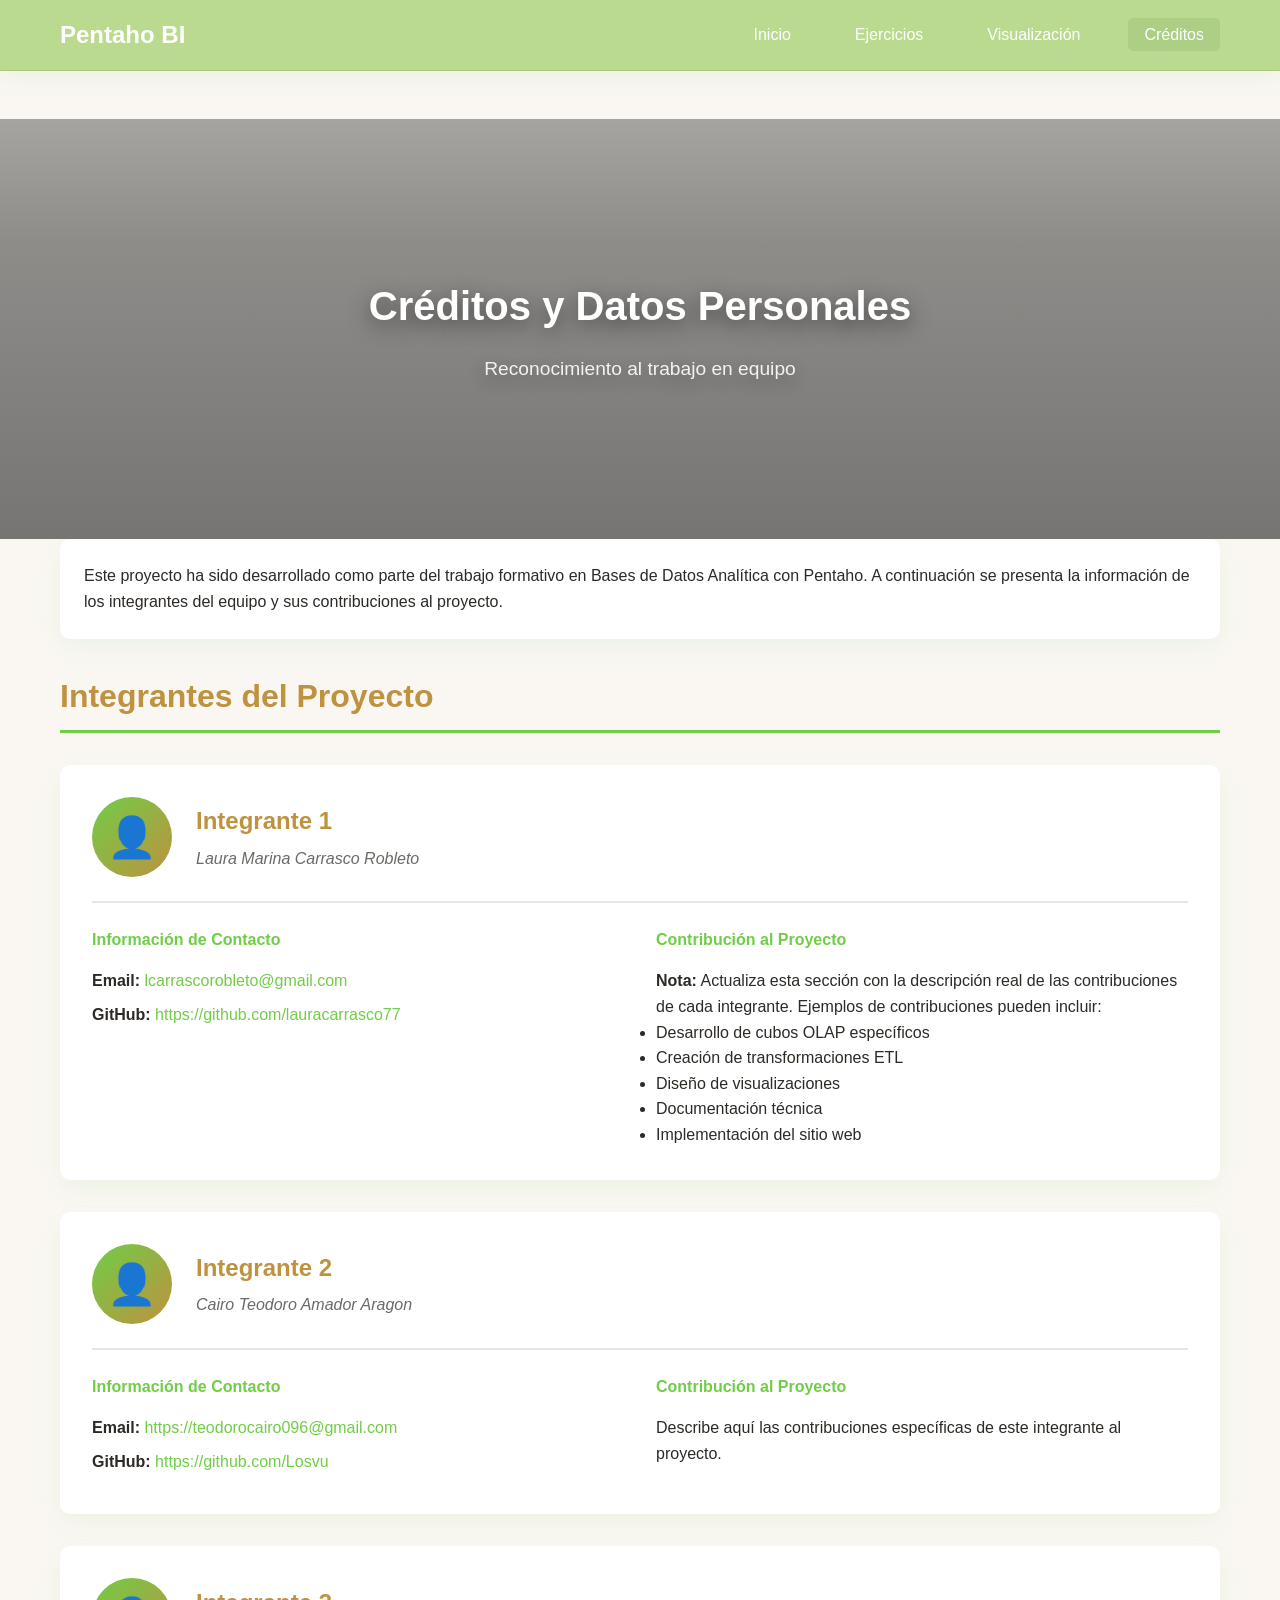
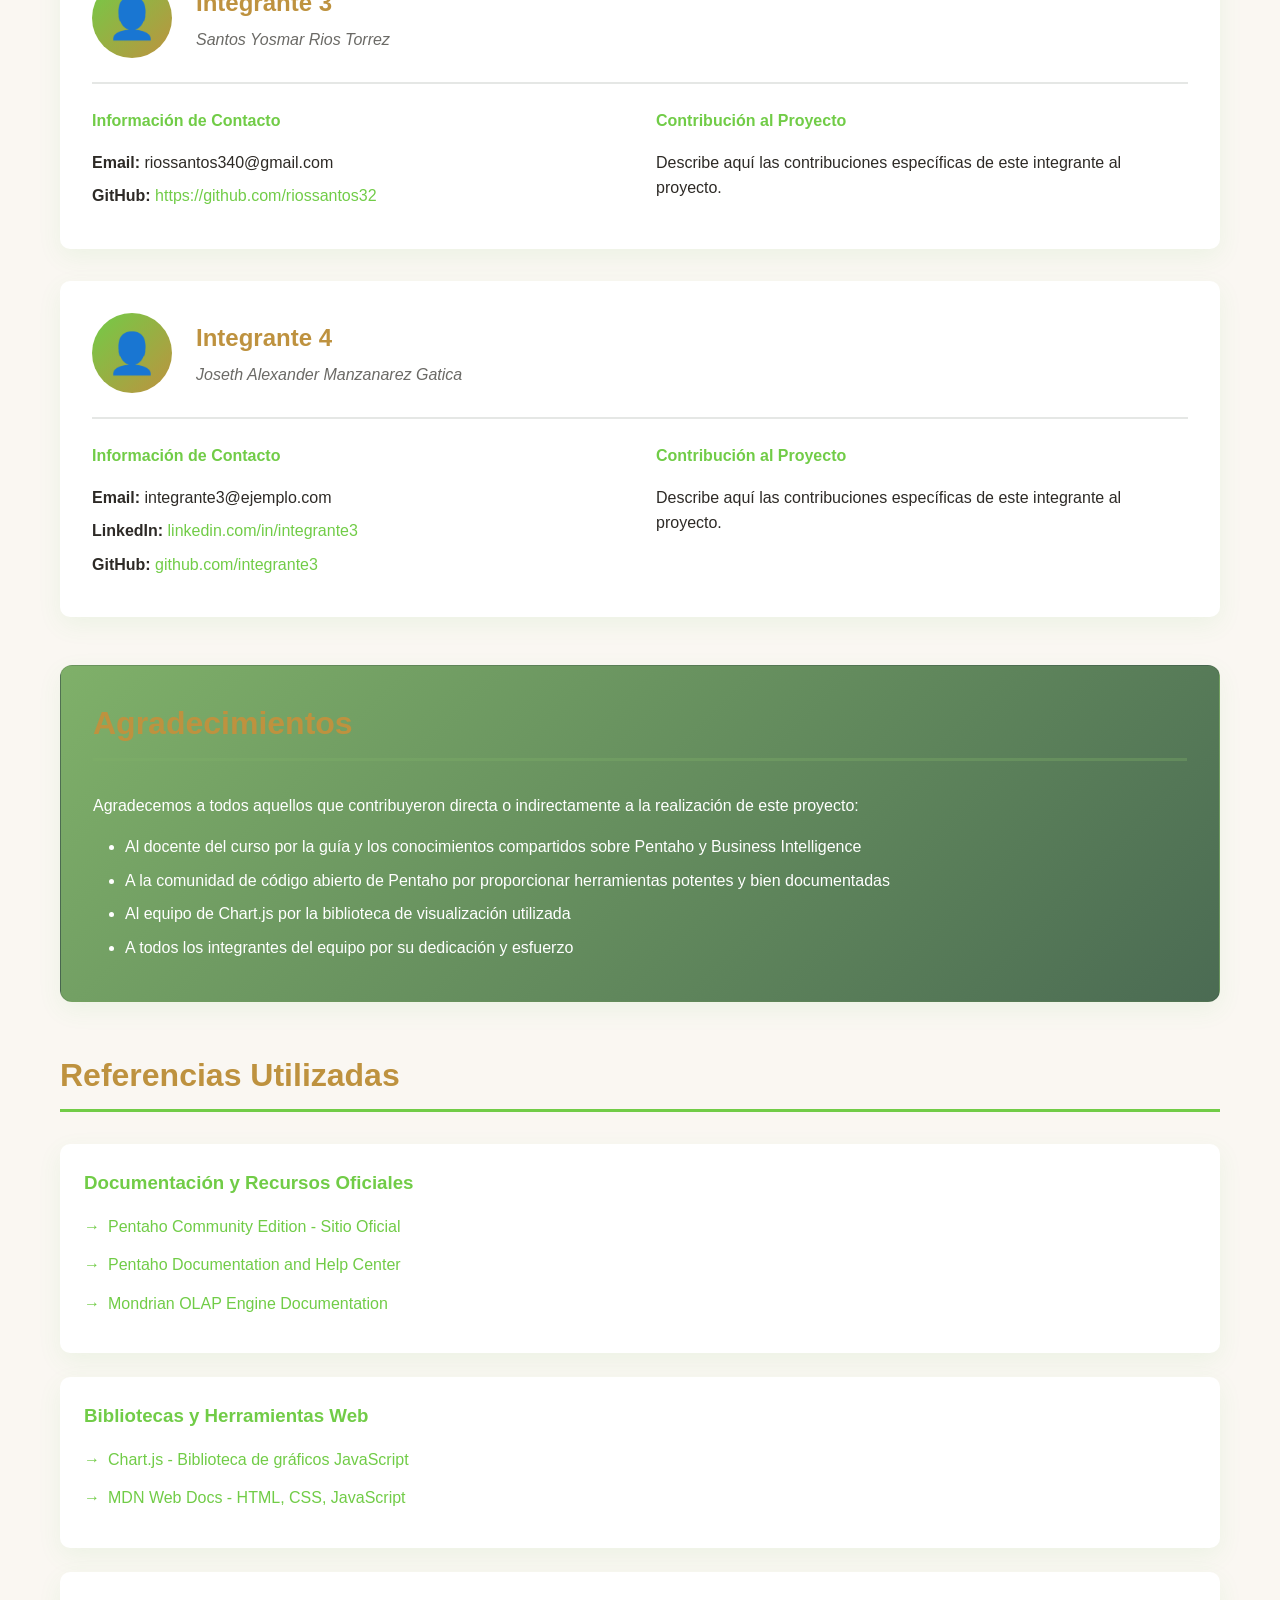
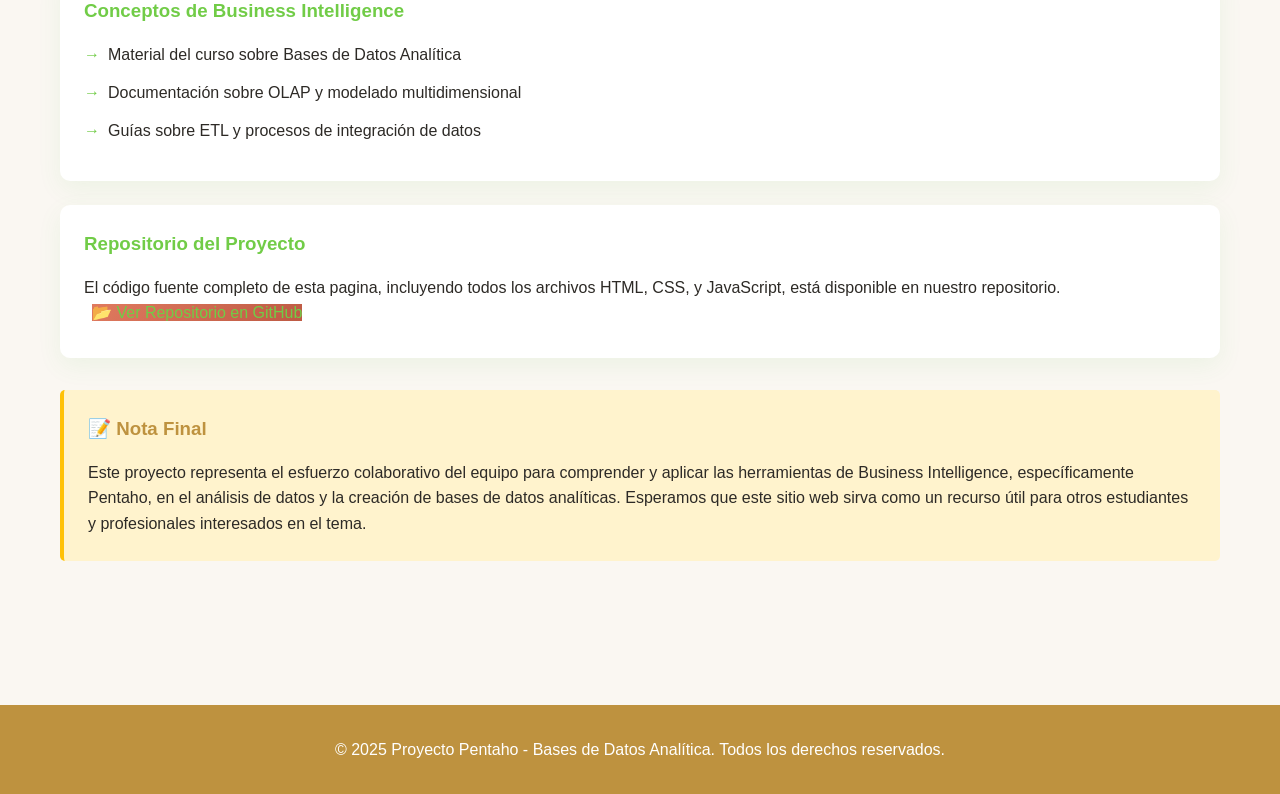
==== commit 58ef39a8: "cambios" ====
--- a/creditos.html
+++ b/creditos.html
@@ -59,9 +59,8 @@
                             <div class="member-contact">
                                 <h4>Información de Contacto</h4>
                                 <ul>
-                                    <li><strong>Email:</strong> integrante1@ejemplo.com</li>
-                                    <li><strong>LinkedIn:</strong> <a href="#" target="_blank">linkedin.com/in/integrante1</a></li>
-                                    <li><strong>GitHub:</strong> <a href="#" target="_blank">github.com/integrante1</a></li>
+                                    <li><strong>Email:</strong> <a href="lcarrascorobleto@gmail.com" target="_blank">lcarrascorobleto@gmail.com</a></li>
+                                    <li><strong>GitHub:</strong> <a href="https://github.com/lauracarrasco77" target="_blank">https://github.com/lauracarrasco77</a></li>
                                 </ul>
                             </div>
                             <div class="member-contribution">
@@ -88,16 +87,15 @@
                             </div>
                             <div class="member-info">
                                 <h3>Integrante 2</h3>
-                                <p class="member-role">Nombre Completo</p>
-                            </div>
-                        </div>
-                        <div class="member-content">
-                            <div class="member-contact">
-                                <h4>Información de Contacto</h4>
-                                <ul>
-                                    <li><strong>Email:</strong> integrante2@ejemplo.com</li>
-                                    <li><strong>LinkedIn:</strong> <a href="#" target="_blank">linkedin.com/in/integrante2</a></li>
-                                    <li><strong>GitHub:</strong> <a href="#" target="_blank">github.com/integrante2</a></li>
+                                <p class="member-role">Cairo Teodoro Amador Aragon</p>
+                            </div>
+                        </div>
+                        <div class="member-content">
+                            <div class="member-contact">
+                                <h4>Información de Contacto</h4>
+                                <ul>
+                                    <li><strong>Email:</strong> <a href="teodorocairo096@gmail.com" target="_blank">https://teodorocairo096@gmail.com</a></li>
+                                    <li><strong>GitHub:</strong> <a href="https://github.com/Losvu" target="_blank">https://github.com/Losvu</a></li>
                                 </ul>
                             </div>
                             <div class="member-contribution">
@@ -116,7 +114,34 @@
                             </div>
                             <div class="member-info">
                                 <h3>Integrante 3</h3>
-                                <p class="member-role">Nombre Completo</p>
+                                <p class="member-role">Santos Yosmar Rios Torrez</p>
+                            </div>
+                        </div>
+                        <div class="member-content">
+                            <div class="member-contact">
+                                <h4>Información de Contacto</h4>
+                                <ul>
+                                    <li><strong>Email:</strong> riossantos340@gmail.com</li>
+                                    <li><strong>GitHub:</strong> <a href="https://github.com/riossantos32" target="_blank">https://github.com/riossantos32</a></li>
+                                </ul>
+                            </div>
+                            <div class="member-contribution">
+                                <h4>Contribución al Proyecto</h4>
+                                <p>
+                                    Describe aquí las contribuciones específicas de este integrante al proyecto.
+                                </p>
+                            </div>
+                        </div>
+                    </div>
+
+                    <div class="member-card">
+                        <div class="member-header">
+                            <div class="member-avatar">
+                                <span>👤</span>
+                            </div>
+                            <div class="member-info">
+                                <h3>Integrante 4</h3>
+                                <p class="member-role">Joseth Alexander Manzanarez Gatica</p>
                             </div>
                         </div>
                         <div class="member-content">
--- a/styles.css
+++ b/styles.css
@@ -125,6 +125,18 @@
     opacity: 0.9;
 }
 
+.hero-image {
+    display: flex;
+    justify-content: center;
+    align-items: center;
+    height: 100%;
+}
+
+.animated-svg {
+    width: 100px;
+    height: 100px;
+}
+
 /* Contenido Principal */
 .main-content {
     min-height: calc(100vh - 200px);
@@ -632,3 +644,148 @@
     max-width: 100%;
 }
 
+/* ==========================
+   Estilos del Carrusel
+   ========================== */
+.carousel {
+    position: relative;
+    overflow: hidden;
+    border-radius: 12px;
+    margin: 2rem 0;
+    box-shadow: 0 8px 24px rgba(20,30,20,0.08);
+    background: var(--white);
+}
+
+.carousel-track {
+    display: flex;
+    transition: transform 0.5s ease;
+    will-change: transform;
+}
+
+.carousel-slide {
+    min-width: 100%;
+    user-select: none;
+}
+
+.carousel-slide img {
+    display: block;
+    width: 100%;
+    height: auto;
+    object-fit: cover;
+}
+
+.carousel-btn {
+    position: absolute;
+    top: 50%;
+    transform: translateY(-50%);
+    background: rgba(0,0,0,0.45);
+    color: #fff;
+    border: none;
+    width: 44px;
+    height: 44px;
+    border-radius: 50%;
+    display: flex;
+    align-items: center;
+    justify-content: center;
+    cursor: pointer;
+    z-index: 30;
+    font-size: 1.4rem;
+    transition: background 0.2s ease, transform 0.15s ease;
+}
+
+.carousel-btn:hover { background: rgba(0,0,0,0.6); transform: translateY(-50%) scale(1.05); }
+
+.carousel-btn.prev { left: 16px; }
+.carousel-btn.next { right: 16px; }
+
+.carousel-indicators {
+    position: absolute;
+    left: 50%;
+    transform: translateX(-50%);
+    bottom: 12px;
+    display: flex;
+    gap: 8px;
+    z-index: 40;
+}
+
+.carousel-indicators button {
+    width: 10px;
+    height: 10px;
+    background: rgba(255,255,255,0.6);
+    border: none;
+    border-radius: 50%;
+    cursor: pointer;
+    padding: 0;
+    transition: background 0.2s ease, transform 0.15s ease;
+}
+
+.carousel-indicators button[aria-selected="true"] {
+    background: var(--primary-color);
+    transform: scale(1.15);
+}
+
+/* Movil: reducir tamaño de botones */
+@media (max-width: 480px) {
+    .carousel-btn { width: 38px; height: 38px; font-size: 1.1rem; }
+    .carousel-btn.prev { left: 8px; }
+    .carousel-btn.next { right: 8px; }
+}
+
+/* Ajustes para mostrar el carrusel detrás del contenido de la hero */
+.hero {
+    position: relative;
+    padding: 4rem 0;
+    min-height: 420px; /* altura mínima para que las imágenes se vean */
+    display: flex;
+    align-items: center;
+    justify-content: center;
+    overflow: hidden;
+    background: transparent; /* las imágenes vendrán del carrusel */
+}
+
+.hero .container {
+    position: relative;
+    z-index: 3; /* encima de las imágenes */
+    text-align: center;
+}
+
+.hero .subtitle,
+.hero h1 {
+    color: var(--white);
+    text-shadow: 0 6px 20px rgba(0,0,0,0.5);
+}
+
+.hero .carousel {
+    position: absolute;
+    inset: 0; /* top:0; right:0; bottom:0; left:0 */
+    z-index: 1;
+    border-radius: 0; /* ocupar todo el ancho de la hero */
+    margin: 0;
+}
+
+.hero .carousel-track {
+    height: 100%;
+}
+
+.hero .carousel-slide img {
+    width: 100%;
+    height: 100%;
+    object-fit: cover;
+    display: block;
+}
+
+/* Capa overlay para mejorar legibilidad del texto */
+.hero::before {
+    content: '';
+    position: absolute;
+    inset: 0;
+    z-index: 2;
+    background: linear-gradient(to bottom, rgba(10,10,10,0.35) 0%, rgba(10,10,10,0.45) 30%, rgba(10,10,10,0.55) 100%);
+    pointer-events: none;
+}
+
+@media (max-width: 768px) {
+    .hero { min-height: 300px; padding: 2rem 0; }
+    .hero h1 { font-size: 1.8rem; }
+}
+
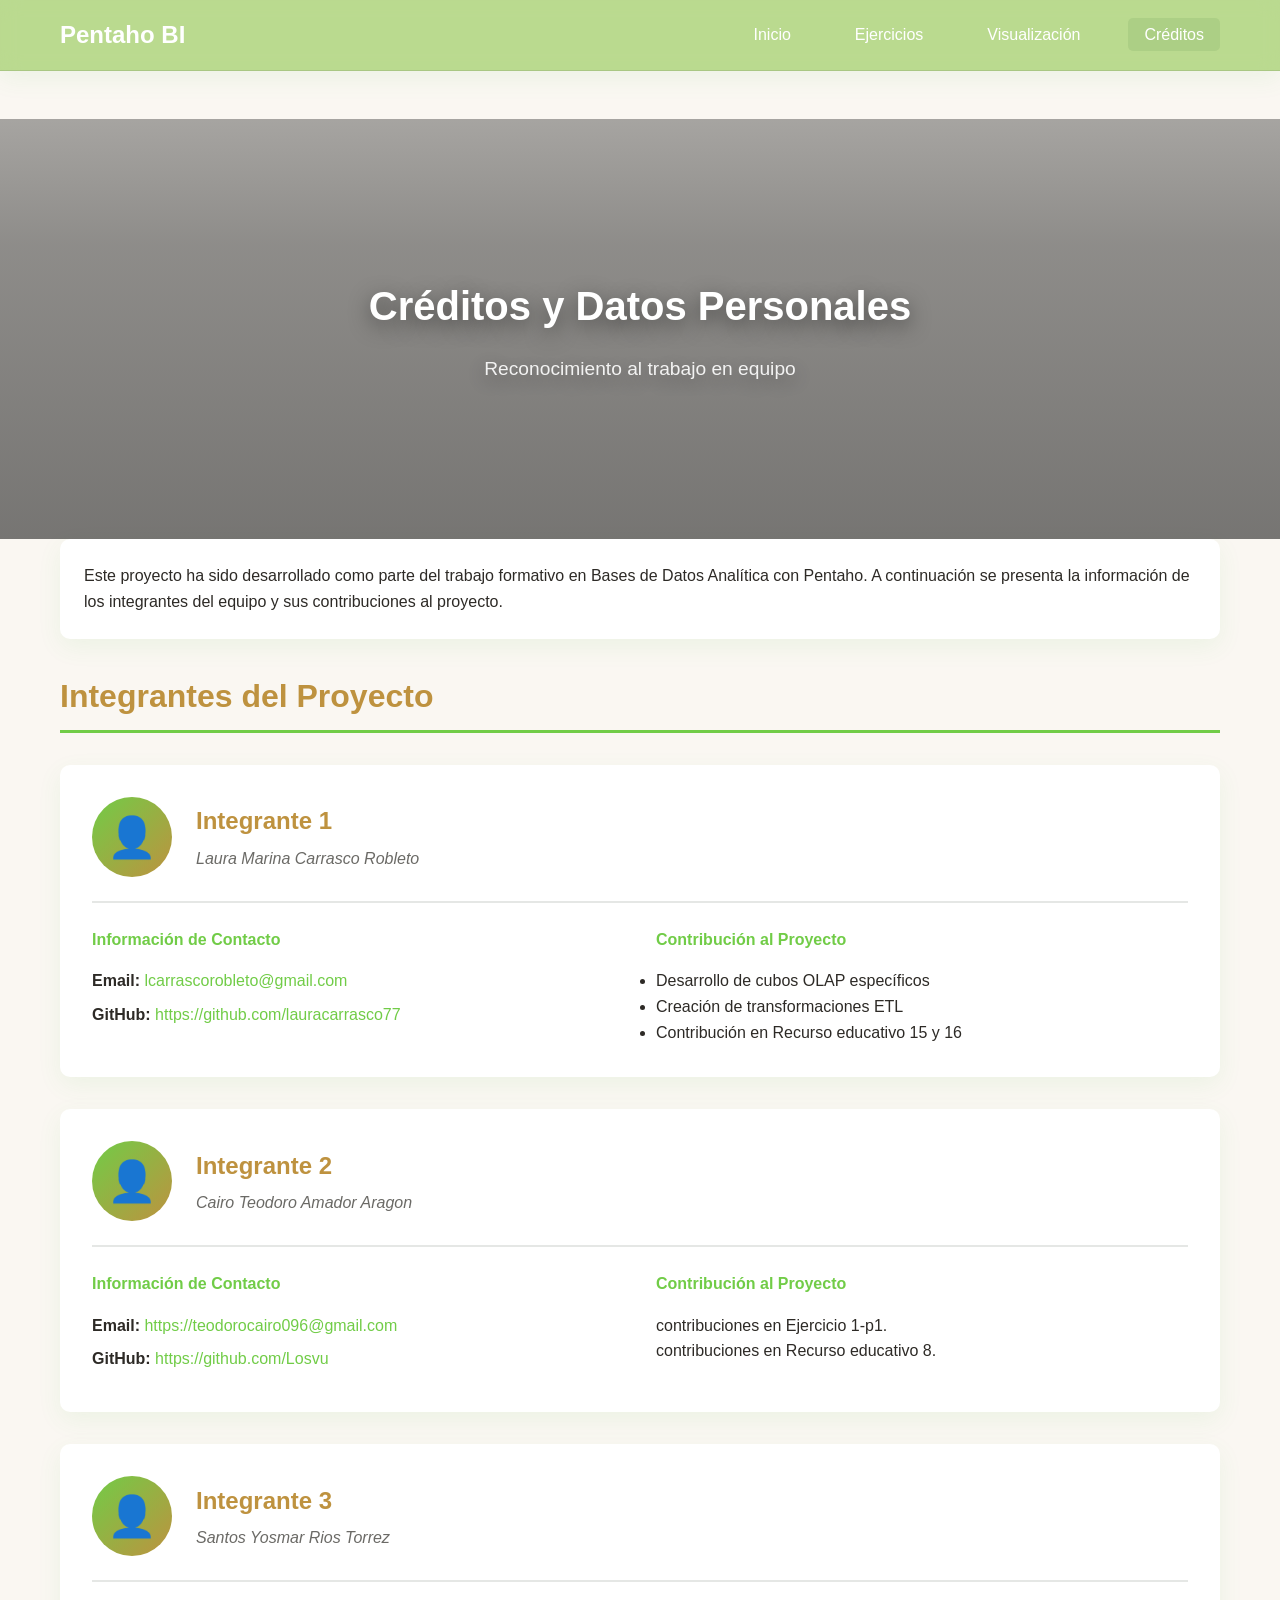
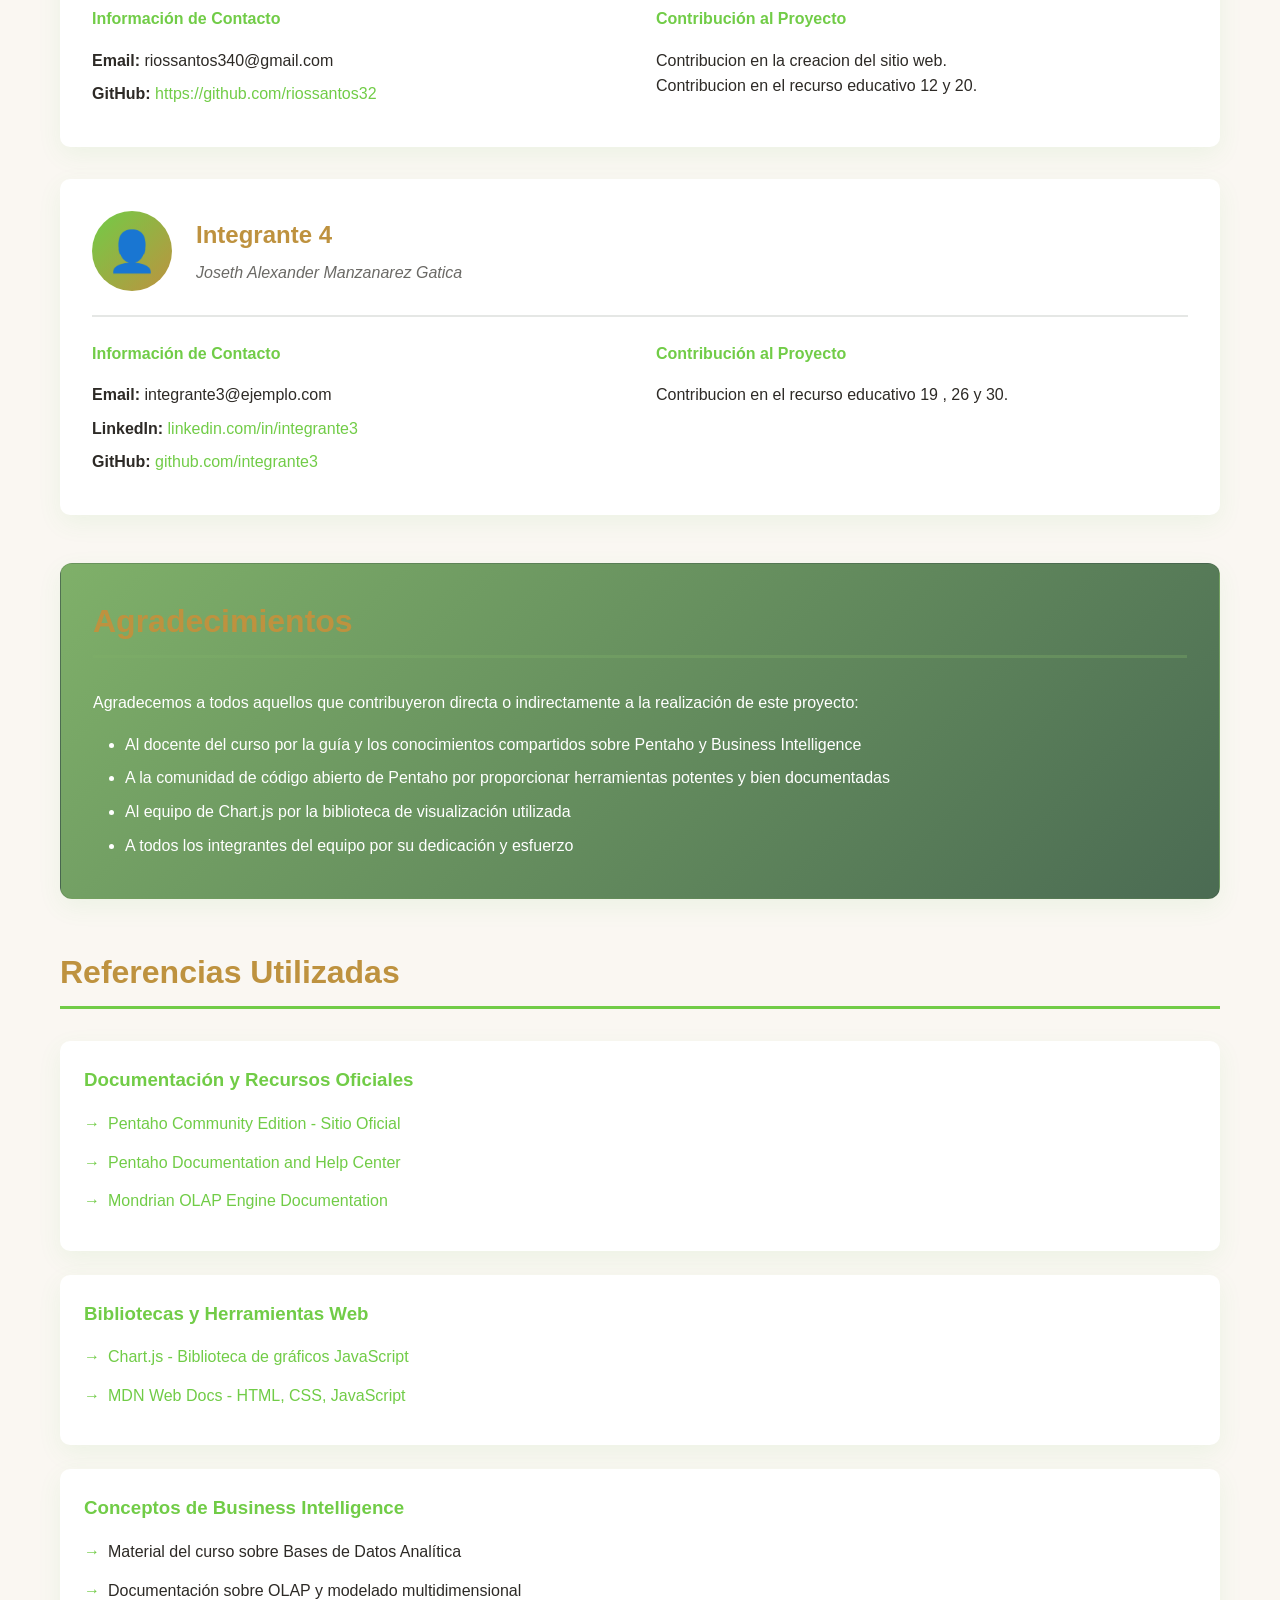
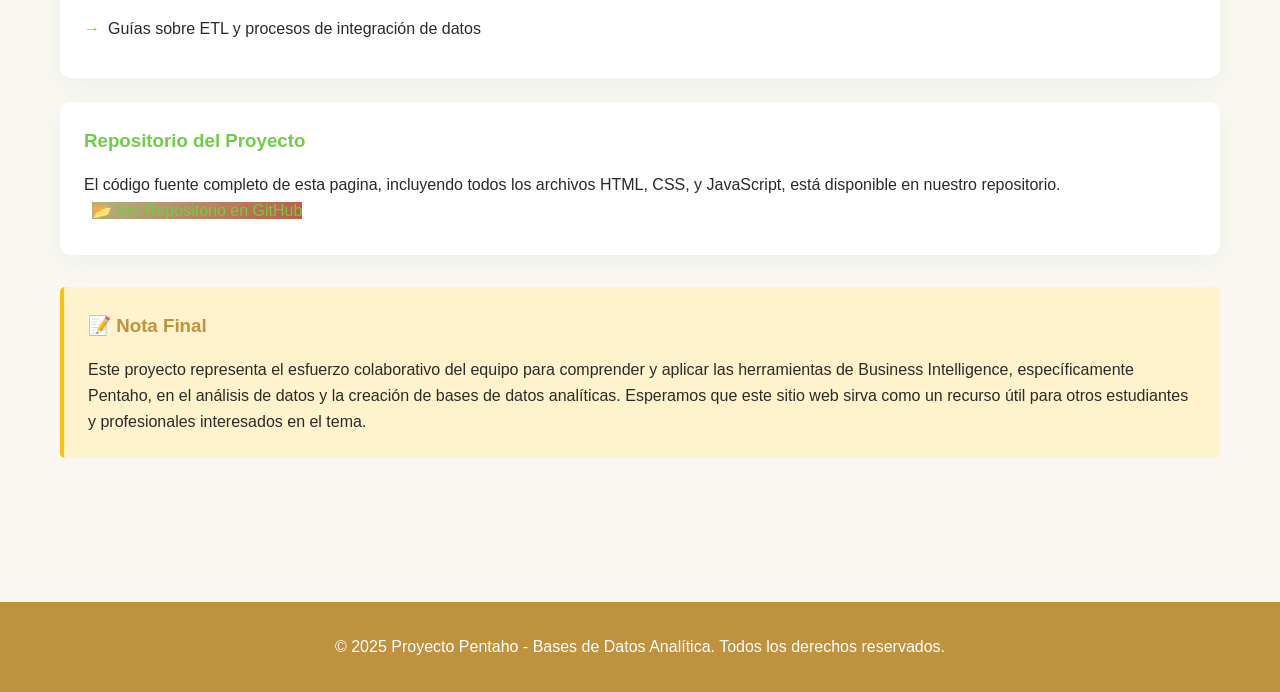
==== commit d0119aa9: "modi" ====
--- a/creditos.html
+++ b/creditos.html
@@ -65,16 +65,11 @@
                             </div>
                             <div class="member-contribution">
                                 <h4>Contribución al Proyecto</h4>
-                                <p>
-                                    <strong>Nota:</strong> Actualiza esta sección con la descripción real de las contribuciones 
-                                    de cada integrante. Ejemplos de contribuciones pueden incluir:
-                                </p>
+                             
                                 <ul>
                                     <li>Desarrollo de cubos OLAP específicos</li>
                                     <li>Creación de transformaciones ETL</li>
-                                    <li>Diseño de visualizaciones</li>
-                                    <li>Documentación técnica</li>
-                                    <li>Implementación del sitio web</li>
+                                    <li>Contribución en Recurso educativo 15 y 16</li>
                                 </ul>
                             </div>
                         </div>
@@ -101,7 +96,10 @@
                             <div class="member-contribution">
                                 <h4>Contribución al Proyecto</h4>
                                 <p>
-                                    Describe aquí las contribuciones específicas de este integrante al proyecto.
+                                    contribuciones en Ejercicio 1-p1.
+                                </p>
+                                  <p>
+                                    contribuciones en Recurso educativo 8.
                                 </p>
                             </div>
                         </div>
@@ -128,7 +126,10 @@
                             <div class="member-contribution">
                                 <h4>Contribución al Proyecto</h4>
                                 <p>
-                                    Describe aquí las contribuciones específicas de este integrante al proyecto.
+                                    Contribucion en la creacion del sitio web.
+                                </p>
+                                  <p>
+                                    Contribucion en el recurso educativo 12 y 20.
                                 </p>
                             </div>
                         </div>
@@ -156,8 +157,9 @@
                             <div class="member-contribution">
                                 <h4>Contribución al Proyecto</h4>
                                 <p>
-                                    Describe aquí las contribuciones específicas de este integrante al proyecto.
-                                </p>
+                                    Contribucion en el recurso educativo 19 , 26 y 30.
+                                </p>
+                                  
                             </div>
                         </div>
                     </div>
--- a/styles.css
+++ b/styles.css
@@ -125,6 +125,29 @@
     opacity: 0.9;
 }
 
+/* Botón principal en la hero */
+.hero-actions {
+    margin-top: 1.25rem;
+}
+.hero .hero-btn {
+    display: inline-block;
+    background: linear-gradient(135deg, var(--primary-color), var(--secondary-color));
+    color: var(--white);
+    padding: 0.85rem 1.25rem;
+    border-radius: 8px;
+    text-decoration: none;
+    font-weight: 800;
+    box-shadow: var(--shadow);
+    transition: transform 0.15s ease, box-shadow 0.15s ease, opacity 0.15s ease;
+}
+.hero .hero-btn:hover {
+    transform: translateY(-3px);
+    box-shadow: var(--shadow-hover);
+}
+.hero .hero-btn:active {
+    transform: translateY(-1px) scale(0.995);
+}
+
 .hero-image {
     display: flex;
     justify-content: center;
@@ -290,6 +313,23 @@
 
 .drive-btn:hover {
     background: linear-gradient(135deg, #be5a44, #e07a5f);
+}
+
+/* Estilo específico para el span 'btndocu' dentro del header (documentación) */
+.btndocu {
+    
+    display: inline-block;
+    background: rgba(118, 199, 98, 0.06);
+    color: var(--white);
+    padding: 0.35rem 0.7rem;
+    border-radius: 6px;
+    font-weight: 400;
+    margin-left: 0.5rem;
+    font-size: 0.9rem;
+    text-transform: none;
+}
+.btndocu:hover {
+    background: rgba(101, 160, 119, 0.12);
 }
 
 /* Sección de Gráficos */
@@ -789,3 +829,13 @@
     .hero h1 { font-size: 1.8rem; }
 }
 
+.btndocu {
+    font-size: 0.9rem;
+    color: var(--white);
+    text-decoration: none;
+}
+.drive-btn {
+    background: linear-gradient(135deg, #b1b47e, #be5a44);
+    margin-left: 0.5rem;
+}
+
